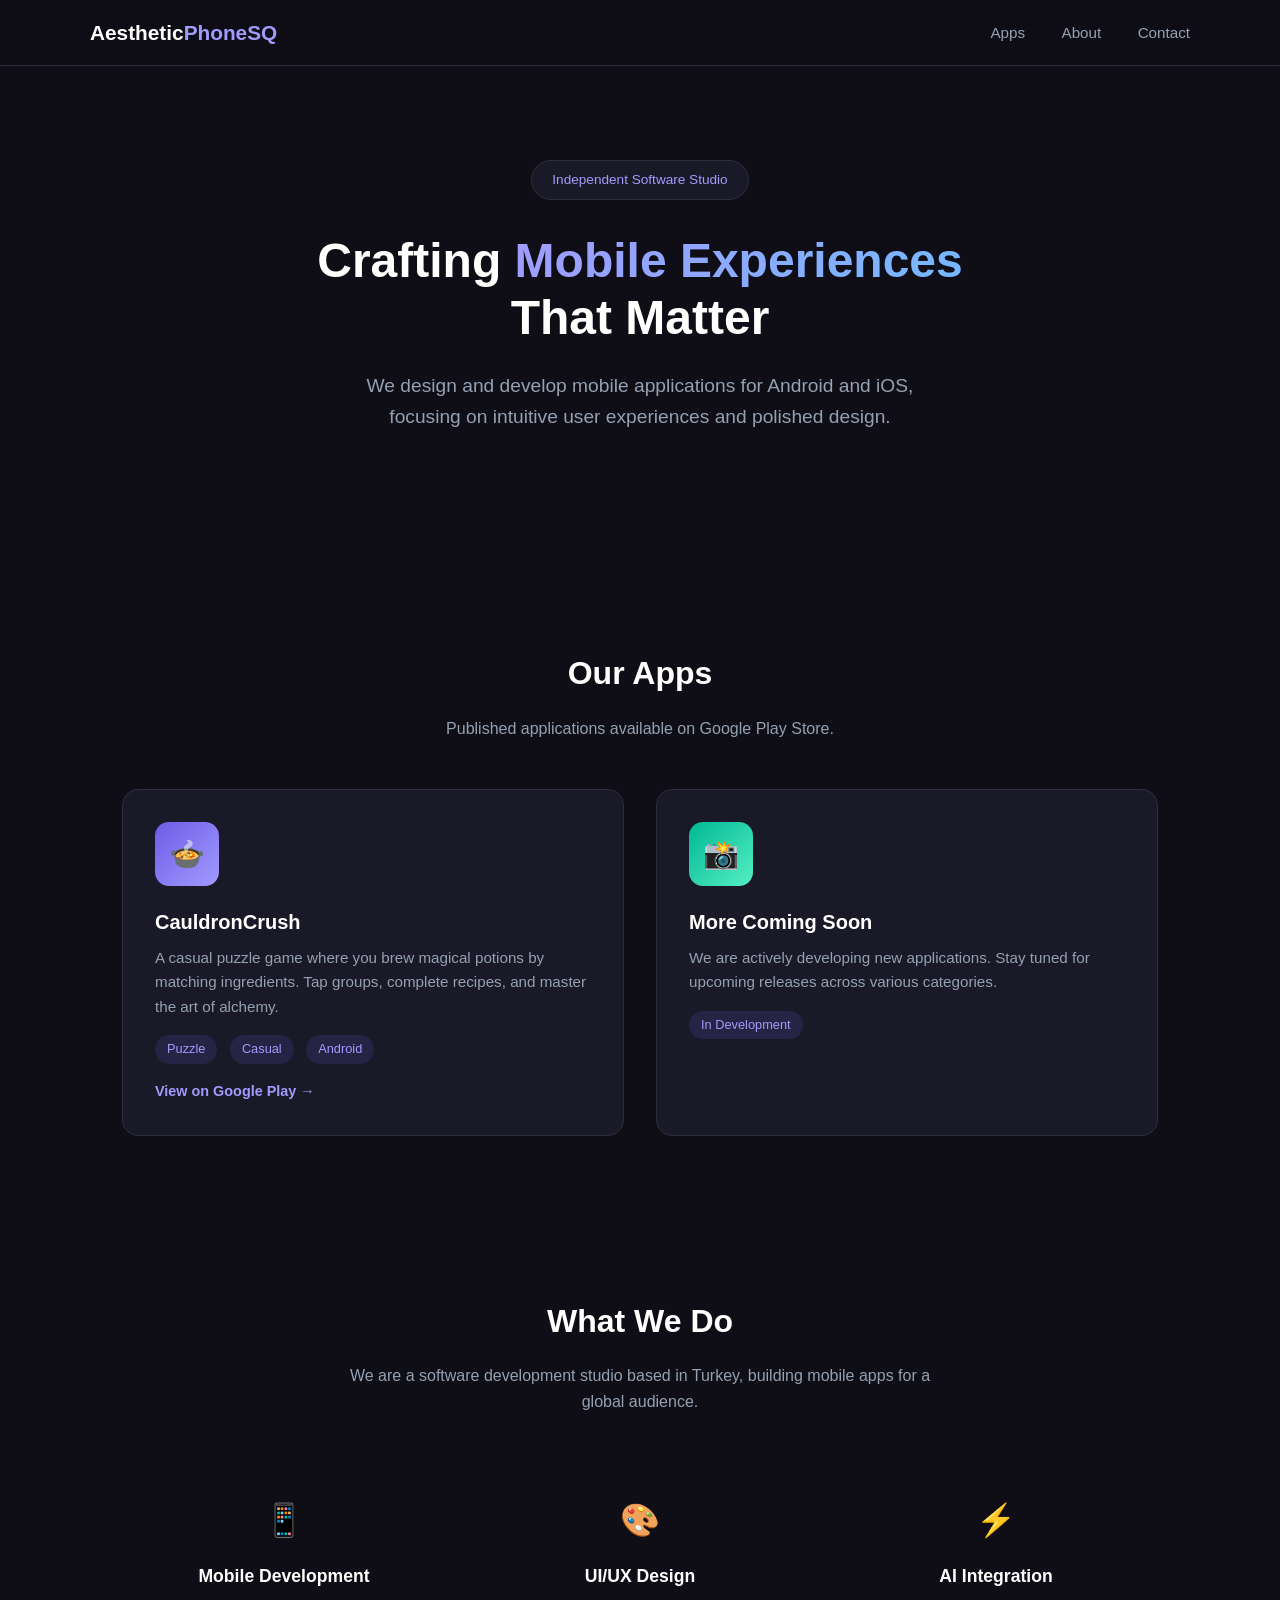
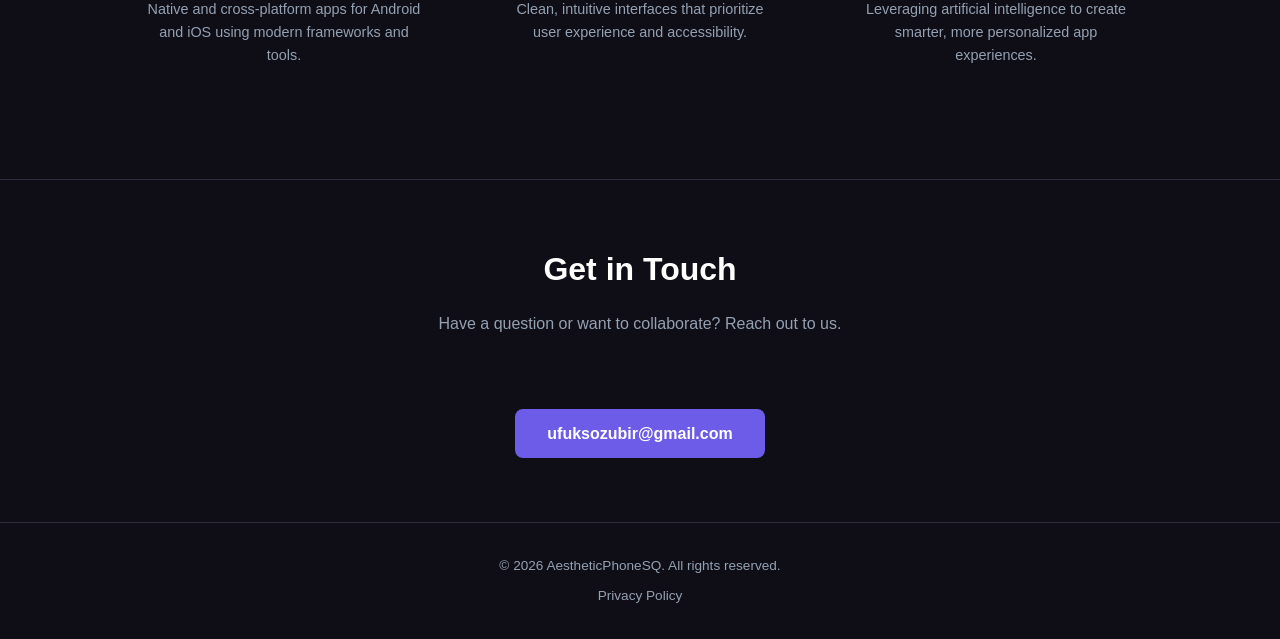
==== index.html @ 29d1c34f "Add AestheticPhoneSQ studio homepage for Google developer organization verification Co-Authored-By: " ====
<!DOCTYPE html>
<html lang="en">
<head>
    <meta charset="UTF-8">
    <meta name="viewport" content="width=device-width, initial-scale=1.0">
    <title>AestheticPhoneSQ - Mobile App Development Studio</title>
    <meta name="description" content="AestheticPhoneSQ is an independent software studio specializing in mobile application development for Android and iOS.">
    <style>
        * { margin: 0; padding: 0; box-sizing: border-box; }

        :root {
            --primary: #6c5ce7;
            --primary-dark: #5a4bd1;
            --accent: #a29bfe;
            --bg: #0f0e17;
            --bg-card: #1a1928;
            --text: #fffffe;
            --text-muted: #94a1b2;
            --border: #2e2d3d;
        }

        body {
            font-family: -apple-system, BlinkMacSystemFont, 'Segoe UI', Roboto, 'Helvetica Neue', sans-serif;
            background: var(--bg);
            color: var(--text);
            line-height: 1.6;
        }

        /* Navigation */
        nav {
            position: fixed;
            top: 0;
            width: 100%;
            background: rgba(15, 14, 23, 0.95);
            backdrop-filter: blur(10px);
            border-bottom: 1px solid var(--border);
            z-index: 100;
            padding: 1rem 2rem;
        }

        .nav-inner {
            max-width: 1100px;
            margin: 0 auto;
            display: flex;
            justify-content: space-between;
            align-items: center;
        }

        .logo {
            font-size: 1.3rem;
            font-weight: 700;
            color: var(--text);
            text-decoration: none;
        }

        .logo span { color: var(--accent); }

        .nav-links a {
            color: var(--text-muted);
            text-decoration: none;
            margin-left: 2rem;
            font-size: 0.95rem;
            transition: color 0.2s;
        }

        .nav-links a:hover { color: var(--text); }

        /* Hero */
        .hero {
            padding: 10rem 2rem 6rem;
            text-align: center;
            max-width: 800px;
            margin: 0 auto;
        }

        .hero h1 {
            font-size: 3rem;
            font-weight: 800;
            margin-bottom: 1.5rem;
            line-height: 1.2;
        }

        .hero h1 span {
            background: linear-gradient(135deg, var(--accent), #74b9ff);
            -webkit-background-clip: text;
            -webkit-text-fill-color: transparent;
            background-clip: text;
        }

        .hero p {
            font-size: 1.2rem;
            color: var(--text-muted);
            max-width: 600px;
            margin: 0 auto 2.5rem;
        }

        .badge {
            display: inline-block;
            background: var(--bg-card);
            border: 1px solid var(--border);
            border-radius: 50px;
            padding: 0.5rem 1.25rem;
            font-size: 0.85rem;
            color: var(--accent);
            margin-bottom: 2rem;
        }

        /* Section */
        section {
            max-width: 1100px;
            margin: 0 auto;
            padding: 5rem 2rem;
        }

        .section-title {
            font-size: 2rem;
            font-weight: 700;
            margin-bottom: 1rem;
            text-align: center;
        }

        .section-subtitle {
            color: var(--text-muted);
            text-align: center;
            max-width: 600px;
            margin: 0 auto 3rem;
        }

        /* Apps Grid */
        .apps-grid {
            display: grid;
            grid-template-columns: repeat(auto-fit, minmax(320px, 1fr));
            gap: 2rem;
        }

        .app-card {
            background: var(--bg-card);
            border: 1px solid var(--border);
            border-radius: 16px;
            padding: 2rem;
            transition: transform 0.2s, border-color 0.2s;
        }

        .app-card:hover {
            transform: translateY(-4px);
            border-color: var(--accent);
        }

        .app-icon {
            width: 64px;
            height: 64px;
            border-radius: 14px;
            display: flex;
            align-items: center;
            justify-content: center;
            font-size: 1.8rem;
            margin-bottom: 1.25rem;
        }

        .app-card h3 {
            font-size: 1.25rem;
            margin-bottom: 0.5rem;
        }

        .app-card p {
            color: var(--text-muted);
            font-size: 0.95rem;
            margin-bottom: 1rem;
        }

        .app-tag {
            display: inline-block;
            background: rgba(108, 92, 231, 0.15);
            color: var(--accent);
            padding: 0.25rem 0.75rem;
            border-radius: 20px;
            font-size: 0.8rem;
            margin-right: 0.5rem;
        }

        .app-store-link {
            display: inline-block;
            margin-top: 1rem;
            color: var(--accent);
            text-decoration: none;
            font-size: 0.9rem;
            font-weight: 600;
        }

        .app-store-link:hover { text-decoration: underline; }

        /* About */
        .about-grid {
            display: grid;
            grid-template-columns: repeat(auto-fit, minmax(250px, 1fr));
            gap: 2rem;
        }

        .about-item {
            text-align: center;
            padding: 2rem 1.5rem;
        }

        .about-icon {
            font-size: 2rem;
            margin-bottom: 1rem;
        }

        .about-item h3 {
            font-size: 1.1rem;
            margin-bottom: 0.5rem;
        }

        .about-item p {
            color: var(--text-muted);
            font-size: 0.9rem;
        }

        /* Contact */
        .contact {
            text-align: center;
            padding: 4rem 2rem;
            border-top: 1px solid var(--border);
        }

        .contact-email {
            display: inline-block;
            margin-top: 1.5rem;
            padding: 0.75rem 2rem;
            background: var(--primary);
            color: var(--text);
            text-decoration: none;
            border-radius: 8px;
            font-weight: 600;
            transition: background 0.2s;
        }

        .contact-email:hover { background: var(--primary-dark); }

        /* Footer */
        footer {
            text-align: center;
            padding: 2rem;
            color: var(--text-muted);
            font-size: 0.85rem;
            border-top: 1px solid var(--border);
        }

        footer a {
            color: var(--text-muted);
            text-decoration: none;
        }

        footer a:hover { color: var(--text); }

        /* Responsive */
        @media (max-width: 640px) {
            .hero h1 { font-size: 2rem; }
            .hero { padding: 8rem 1.5rem 4rem; }
            .nav-links a { margin-left: 1rem; font-size: 0.85rem; }
            .logo { font-size: 1.1rem; }
            section { padding: 3rem 1.5rem; }
        }
    </style>
</head>
<body>

    <nav>
        <div class="nav-inner">
            <a href="#" class="logo">Aesthetic<span>PhoneSQ</span></a>
            <div class="nav-links">
                <a href="#apps">Apps</a>
                <a href="#about">About</a>
                <a href="#contact">Contact</a>
            </div>
        </div>
    </nav>

    <div class="hero">
        <div class="badge">Independent Software Studio</div>
        <h1>Crafting <span>Mobile Experiences</span> That Matter</h1>
        <p>We design and develop mobile applications for Android and iOS, focusing on intuitive user experiences and polished design.</p>
    </div>

    <section id="apps">
        <h2 class="section-title">Our Apps</h2>
        <p class="section-subtitle">Published applications available on Google Play Store.</p>

        <div class="apps-grid">
            <div class="app-card">
                <div class="app-icon" style="background: linear-gradient(135deg, #6c5ce7, #a29bfe);">&#127858;</div>
                <h3>CauldronCrush</h3>
                <p>A casual puzzle game where you brew magical potions by matching ingredients. Tap groups, complete recipes, and master the art of alchemy.</p>
                <div>
                    <span class="app-tag">Puzzle</span>
                    <span class="app-tag">Casual</span>
                    <span class="app-tag">Android</span>
                </div>
                <a href="https://play.google.com/store/apps/details?id=com.aestheticphonesq.brewburst" class="app-store-link" target="_blank" rel="noopener">View on Google Play &rarr;</a>
            </div>

            <div class="app-card">
                <div class="app-icon" style="background: linear-gradient(135deg, #00b894, #55efc4);">&#128248;</div>
                <h3>More Coming Soon</h3>
                <p>We are actively developing new applications. Stay tuned for upcoming releases across various categories.</p>
                <div>
                    <span class="app-tag">In Development</span>
                </div>
            </div>
        </div>
    </section>

    <section id="about">
        <h2 class="section-title">What We Do</h2>
        <p class="section-subtitle">We are a software development studio based in Turkey, building mobile apps for a global audience.</p>

        <div class="about-grid">
            <div class="about-item">
                <div class="about-icon">&#128241;</div>
                <h3>Mobile Development</h3>
                <p>Native and cross-platform apps for Android and iOS using modern frameworks and tools.</p>
            </div>
            <div class="about-item">
                <div class="about-icon">&#127912;</div>
                <h3>UI/UX Design</h3>
                <p>Clean, intuitive interfaces that prioritize user experience and accessibility.</p>
            </div>
            <div class="about-item">
                <div class="about-icon">&#9889;</div>
                <h3>AI Integration</h3>
                <p>Leveraging artificial intelligence to create smarter, more personalized app experiences.</p>
            </div>
        </div>
    </section>

    <div class="contact" id="contact">
        <h2 class="section-title">Get in Touch</h2>
        <p class="section-subtitle">Have a question or want to collaborate? Reach out to us.</p>
        <a href="mailto:ufuksozubir@gmail.com" class="contact-email">ufuksozubir@gmail.com</a>
    </div>

    <footer>
        <p>&copy; 2026 AestheticPhoneSQ. All rights reserved.</p>
        <p style="margin-top: 0.5rem;">
            <a href="privacy-policy.html">Privacy Policy</a>
        </p>
    </footer>

</body>
</html>
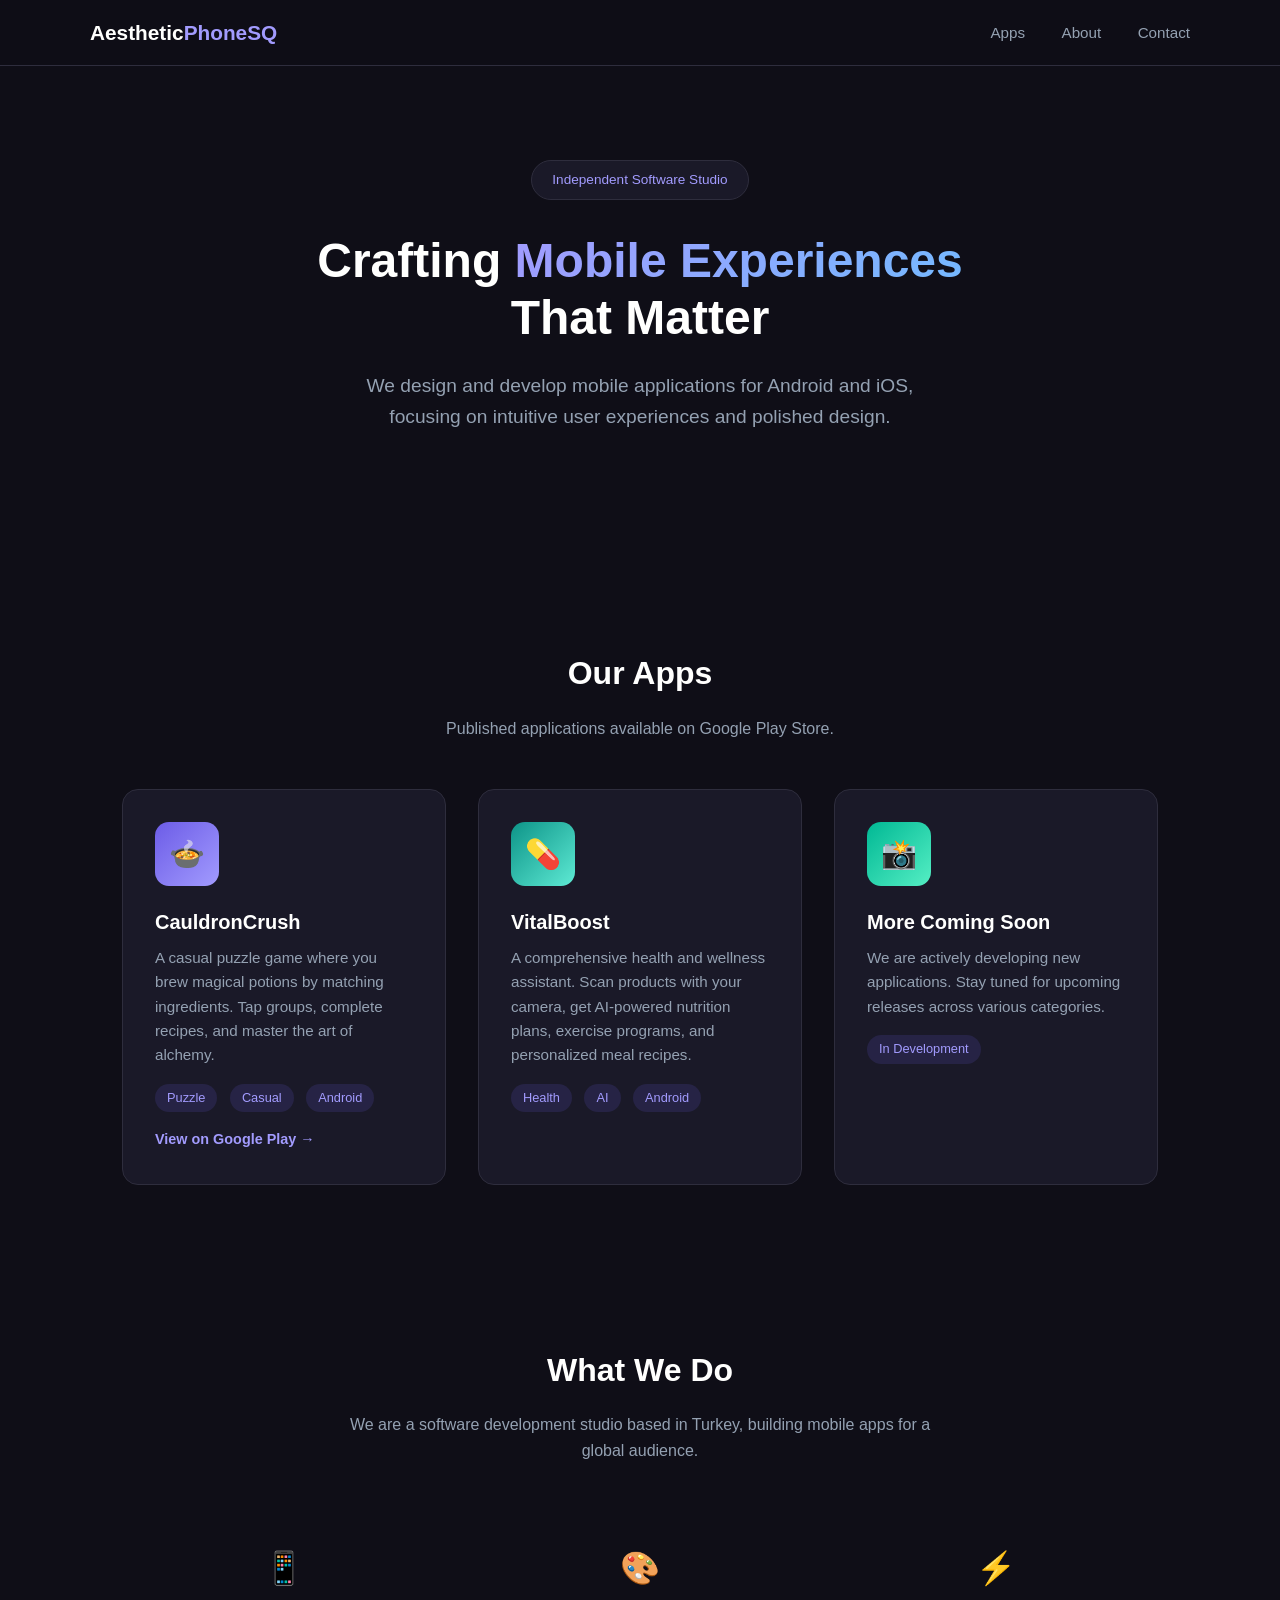
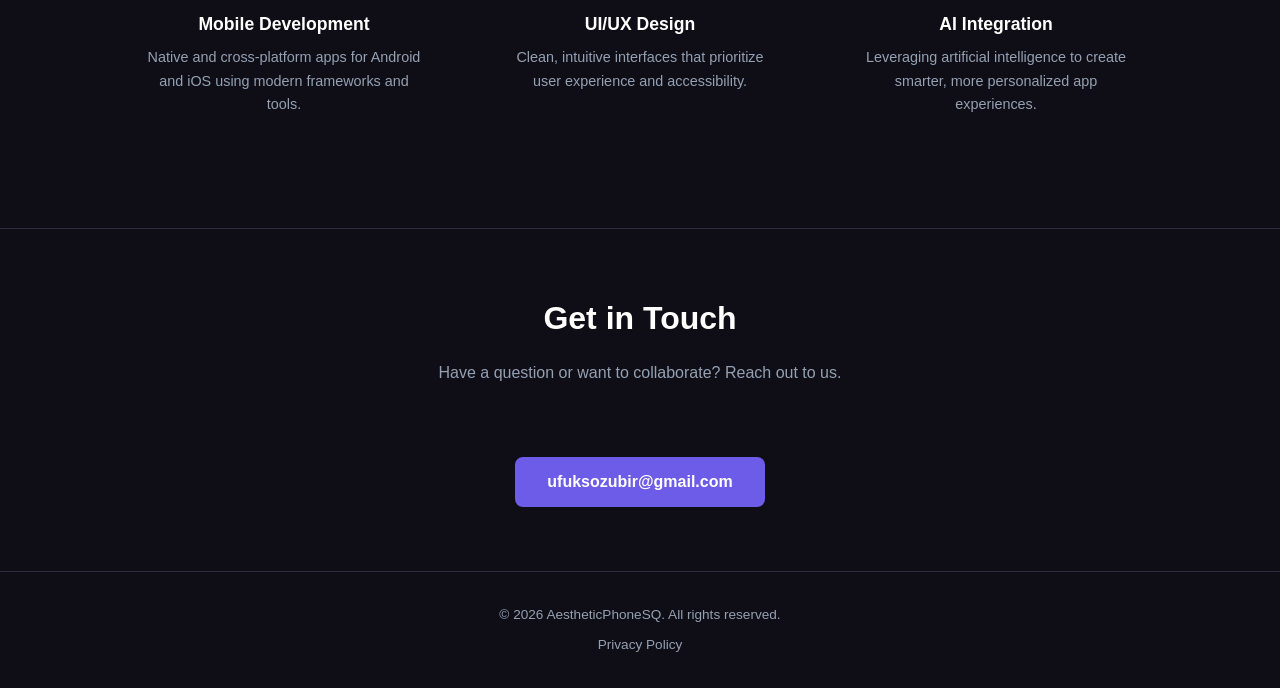
==== commit 8748db5a: "Add VitalBoost to apps section Co-Authored-By: Claude Opus 4.6 (1M context) <noreply@anthropic.com>" ====
--- a/index.html
+++ b/index.html
@@ -300,6 +300,17 @@
             </div>
 
             <div class="app-card">
+                <div class="app-icon" style="background: linear-gradient(135deg, #0d9488, #5eead4);">&#128138;</div>
+                <h3>VitalBoost</h3>
+                <p>A comprehensive health and wellness assistant. Scan products with your camera, get AI-powered nutrition plans, exercise programs, and personalized meal recipes.</p>
+                <div>
+                    <span class="app-tag">Health</span>
+                    <span class="app-tag">AI</span>
+                    <span class="app-tag">Android</span>
+                </div>
+            </div>
+
+            <div class="app-card">
                 <div class="app-icon" style="background: linear-gradient(135deg, #00b894, #55efc4);">&#128248;</div>
                 <h3>More Coming Soon</h3>
                 <p>We are actively developing new applications. Stay tuned for upcoming releases across various categories.</p>
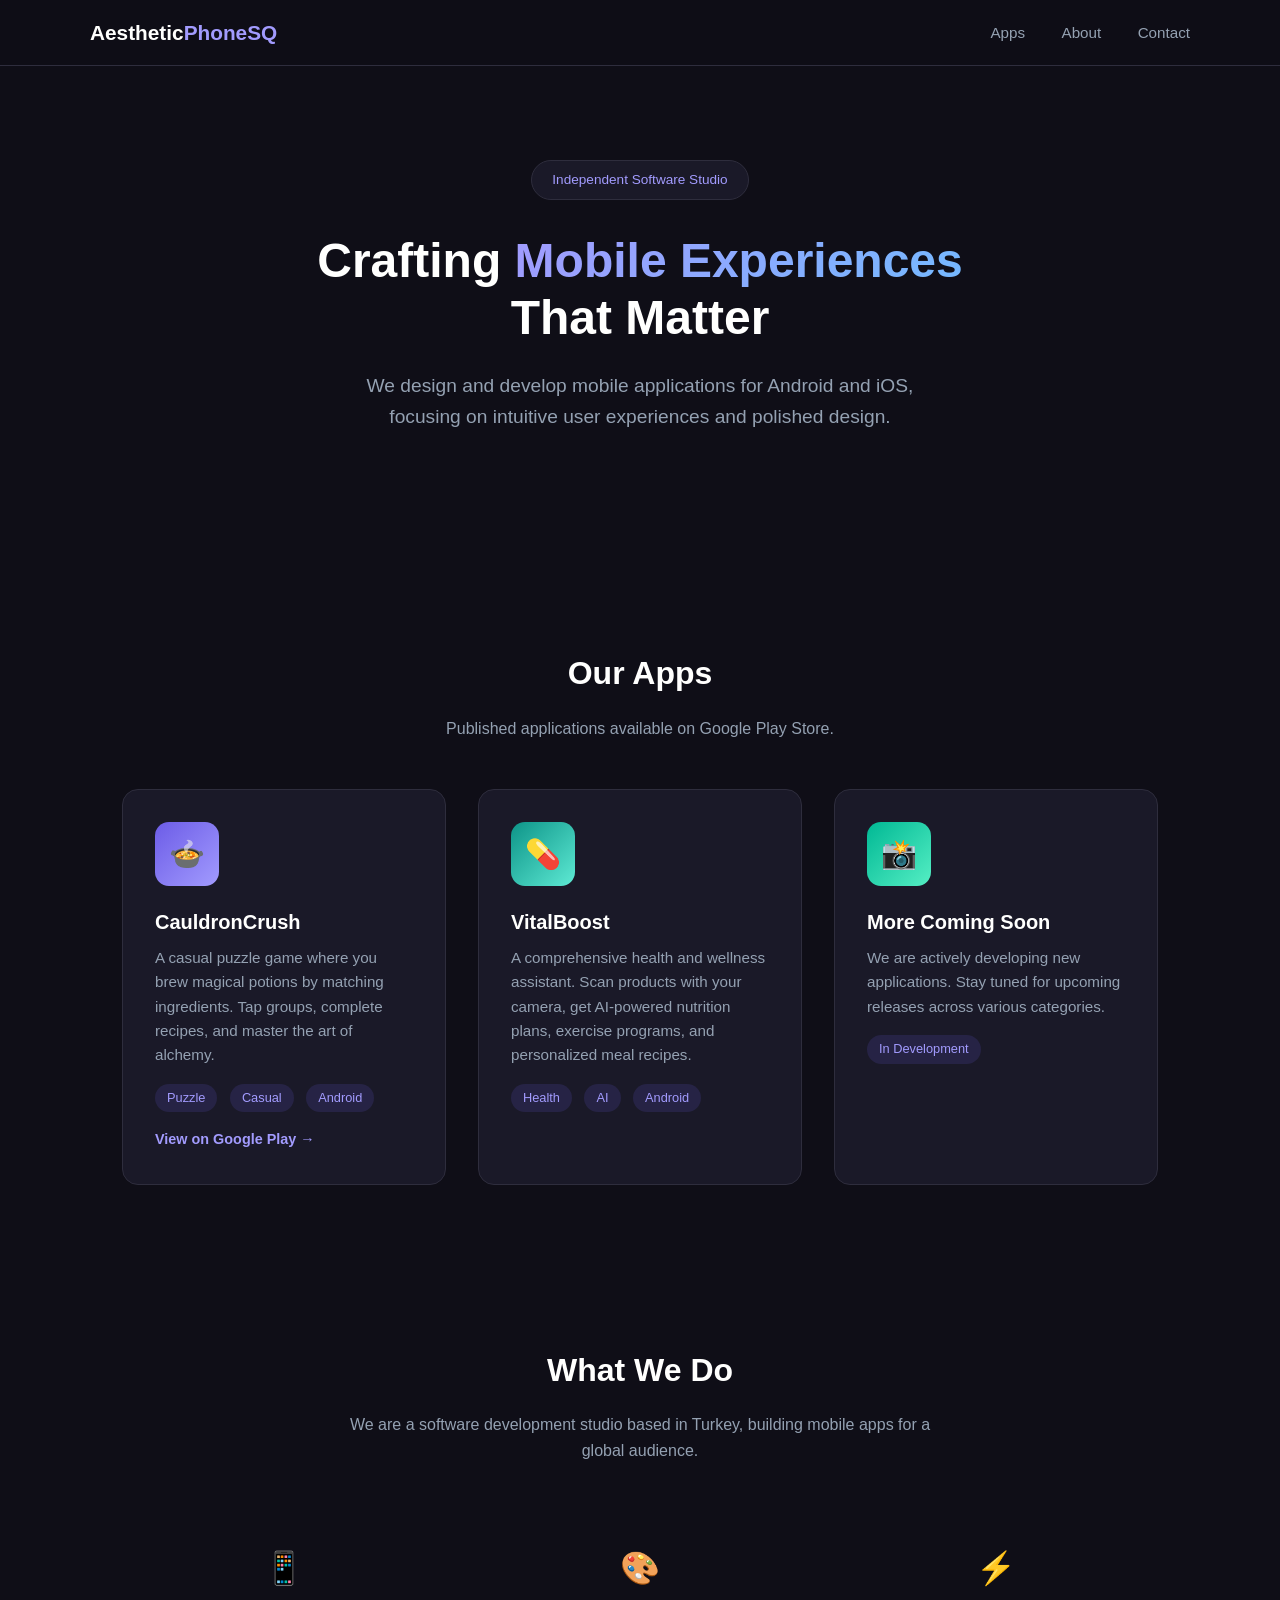
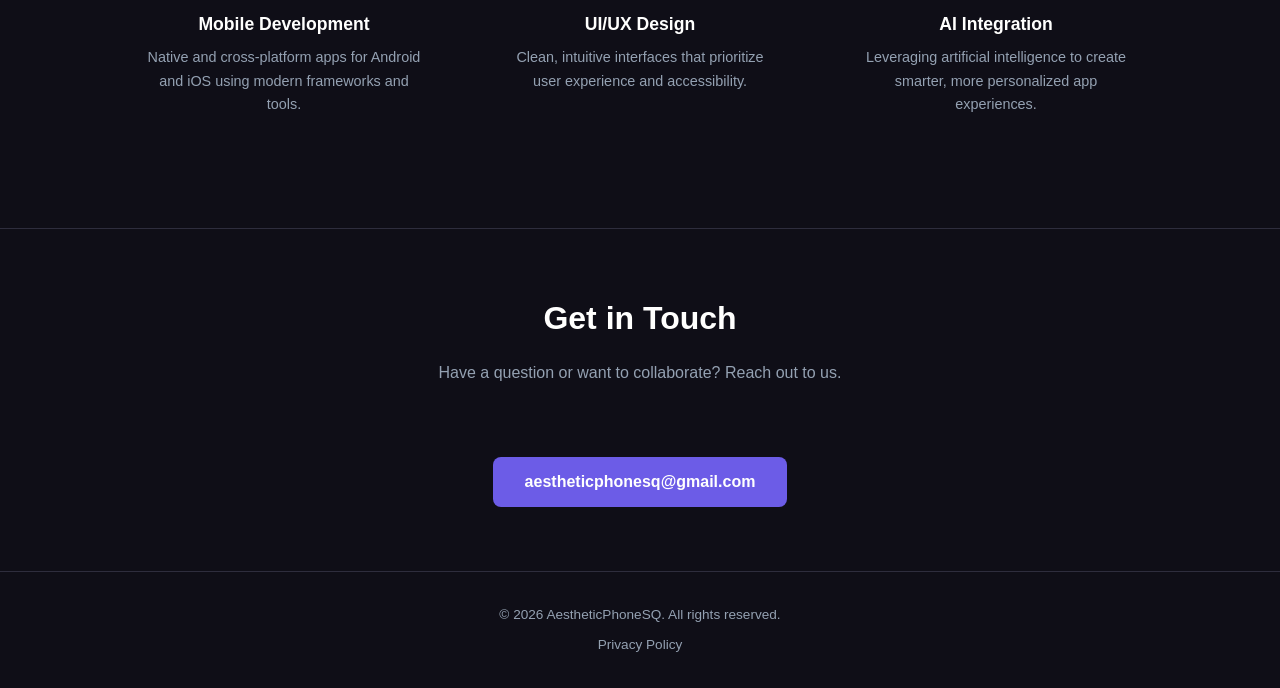
==== commit 194d8c48: "Update contact email to aestheticphonesq@gmail.com Co-Authored-By: Claude Opus 4.6 (1M context) <nor" ====
--- a/index.html
+++ b/index.html
@@ -347,7 +347,7 @@
     <div class="contact" id="contact">
         <h2 class="section-title">Get in Touch</h2>
         <p class="section-subtitle">Have a question or want to collaborate? Reach out to us.</p>
-        <a href="mailto:ufuksozubir@gmail.com" class="contact-email">ufuksozubir@gmail.com</a>
+        <a href="mailto:aestheticphonesq@gmail.com" class="contact-email">aestheticphonesq@gmail.com</a>
     </div>
 
     <footer>
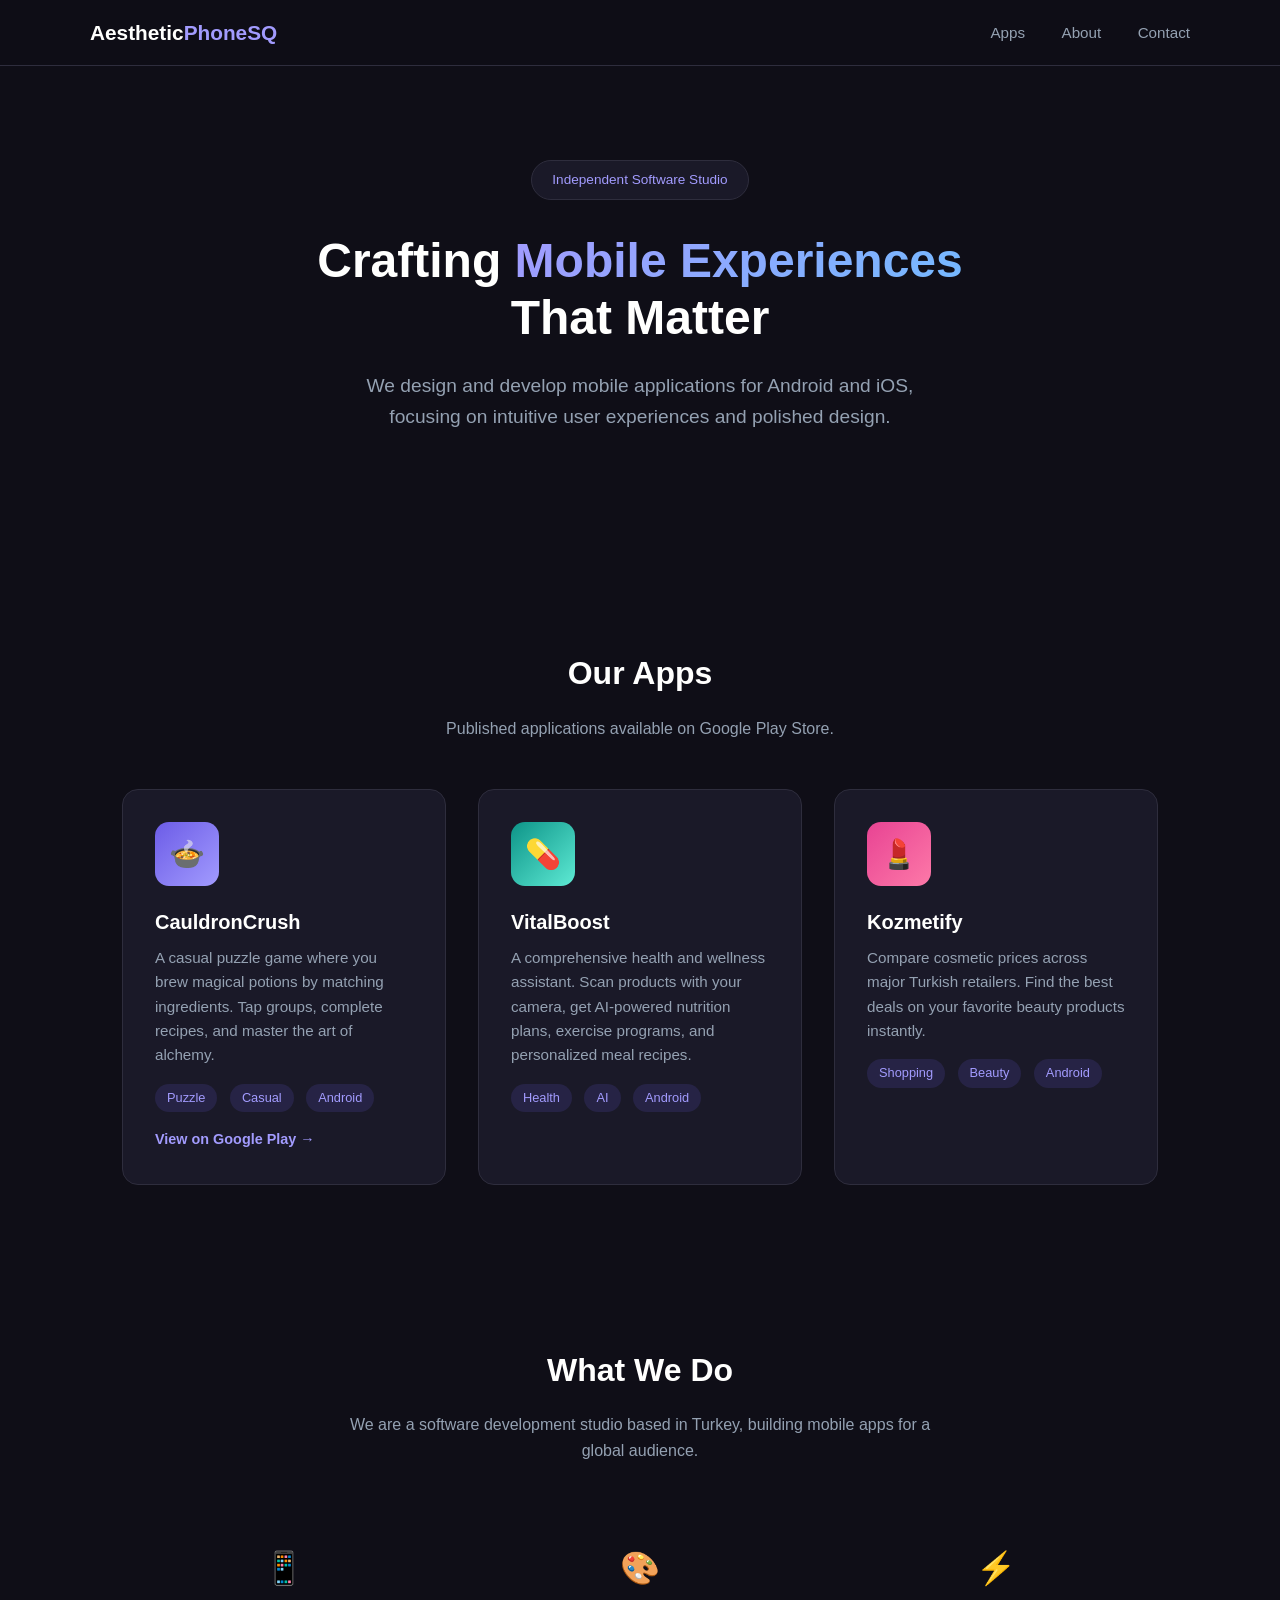
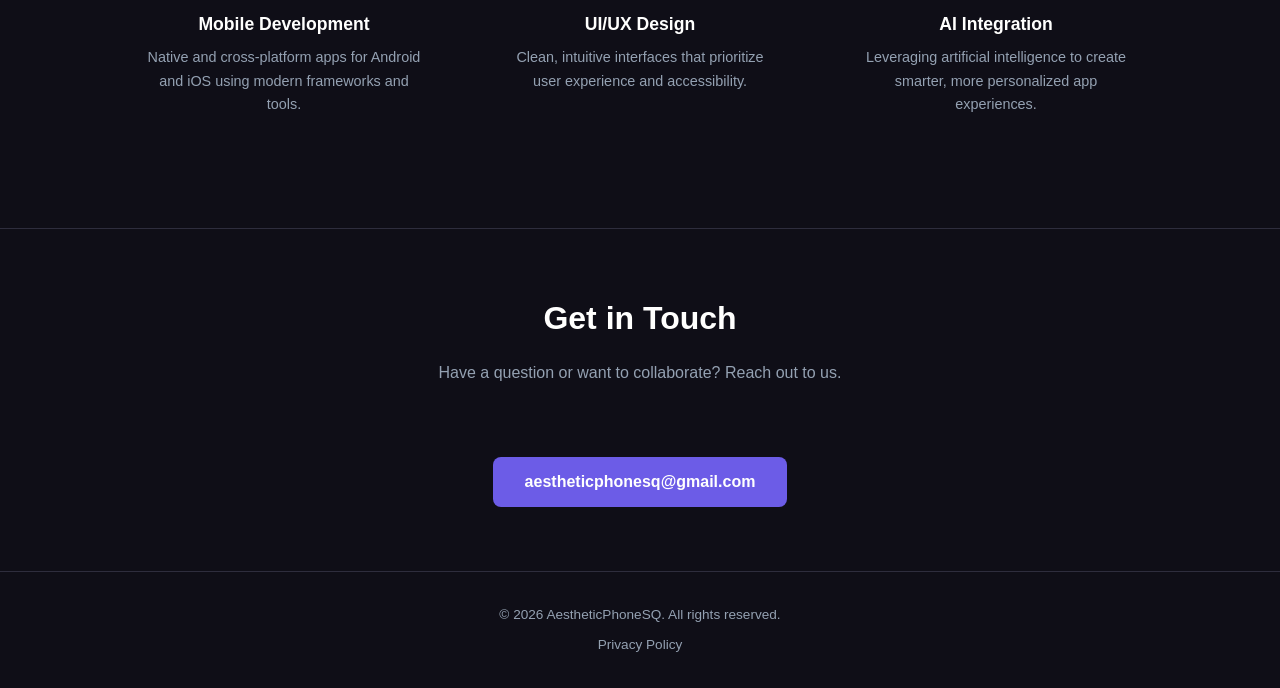
==== commit d8ace452: "Add Kozmetify app listing to homepage Replace "More Coming Soon" placeholder with Kozmetify cosmetic" ====
--- a/index.html
+++ b/index.html
@@ -311,11 +311,13 @@
             </div>
 
             <div class="app-card">
-                <div class="app-icon" style="background: linear-gradient(135deg, #00b894, #55efc4);">&#128248;</div>
-                <h3>More Coming Soon</h3>
-                <p>We are actively developing new applications. Stay tuned for upcoming releases across various categories.</p>
+                <div class="app-icon" style="background: linear-gradient(135deg, #e84393, #fd79a8);">&#128132;</div>
+                <h3>Kozmetify</h3>
+                <p>Compare cosmetic prices across major Turkish retailers. Find the best deals on your favorite beauty products instantly.</p>
                 <div>
-                    <span class="app-tag">In Development</span>
+                    <span class="app-tag">Shopping</span>
+                    <span class="app-tag">Beauty</span>
+                    <span class="app-tag">Android</span>
                 </div>
             </div>
         </div>
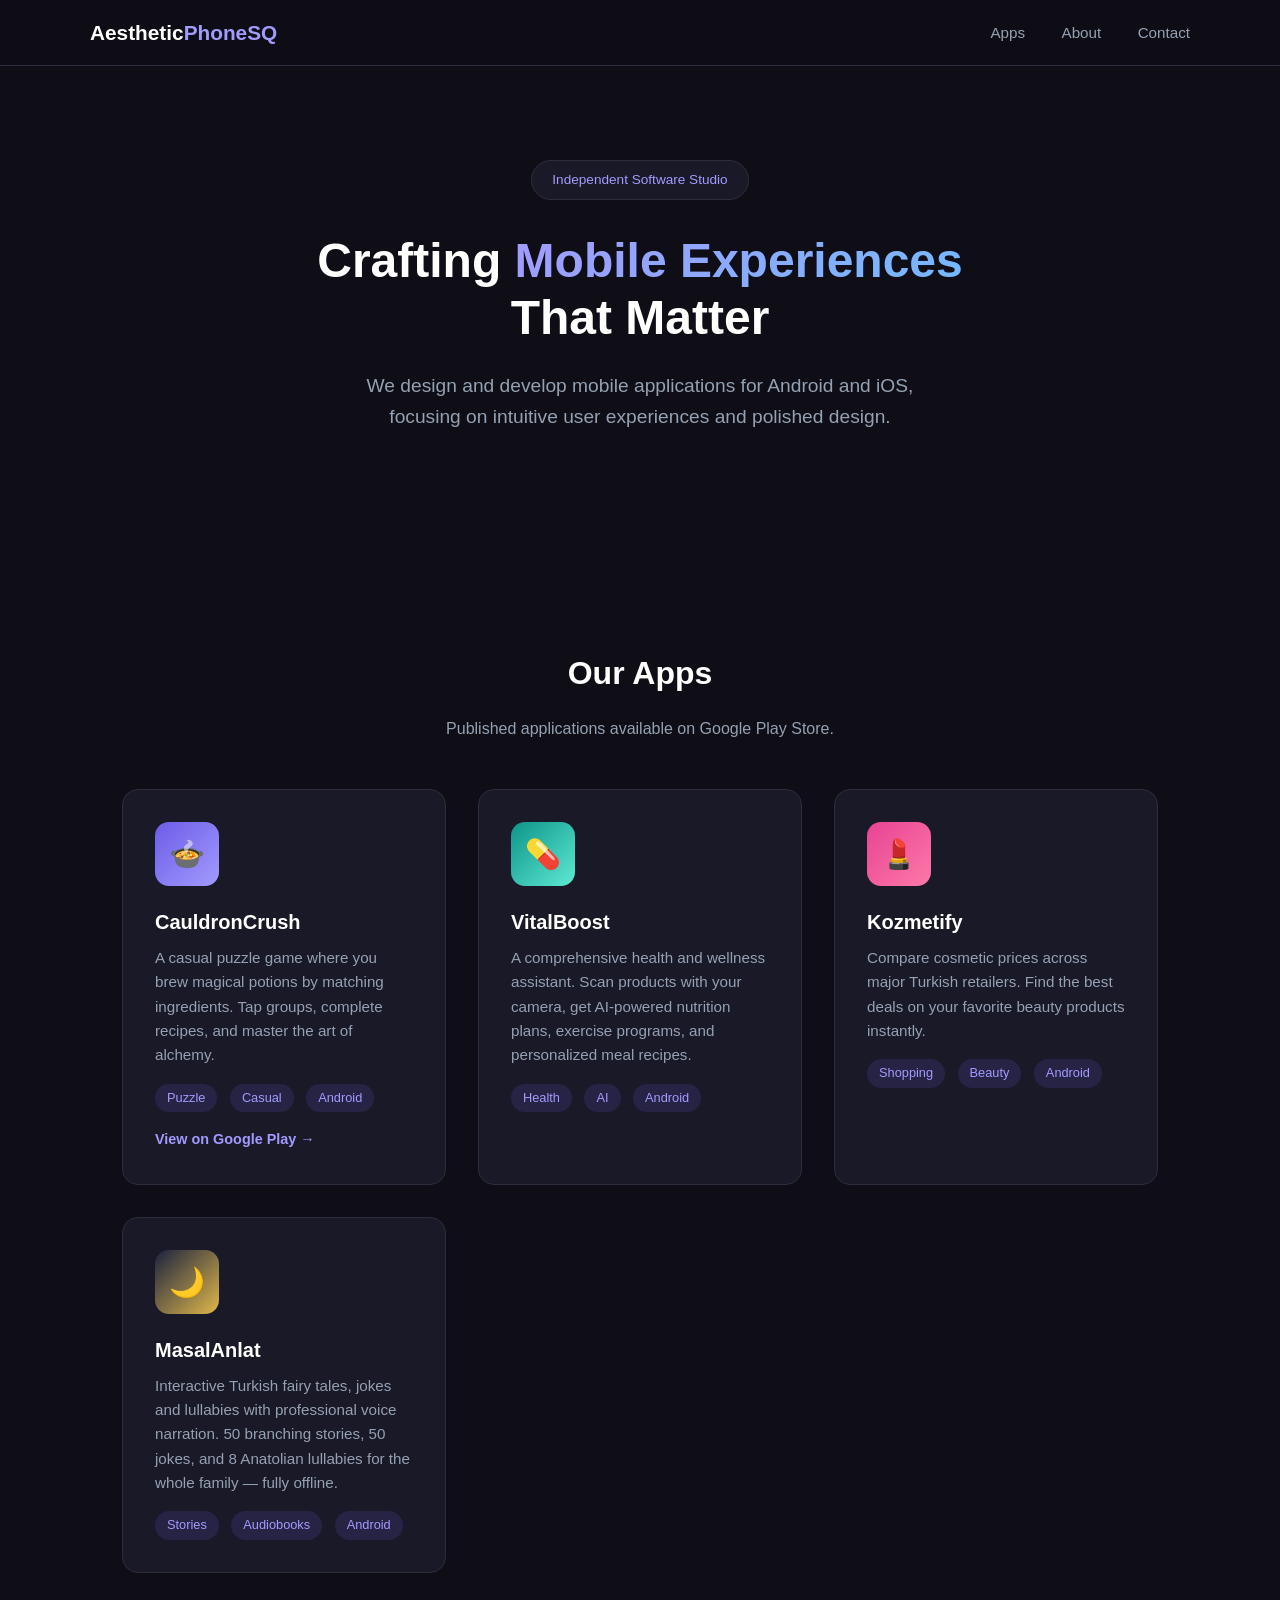
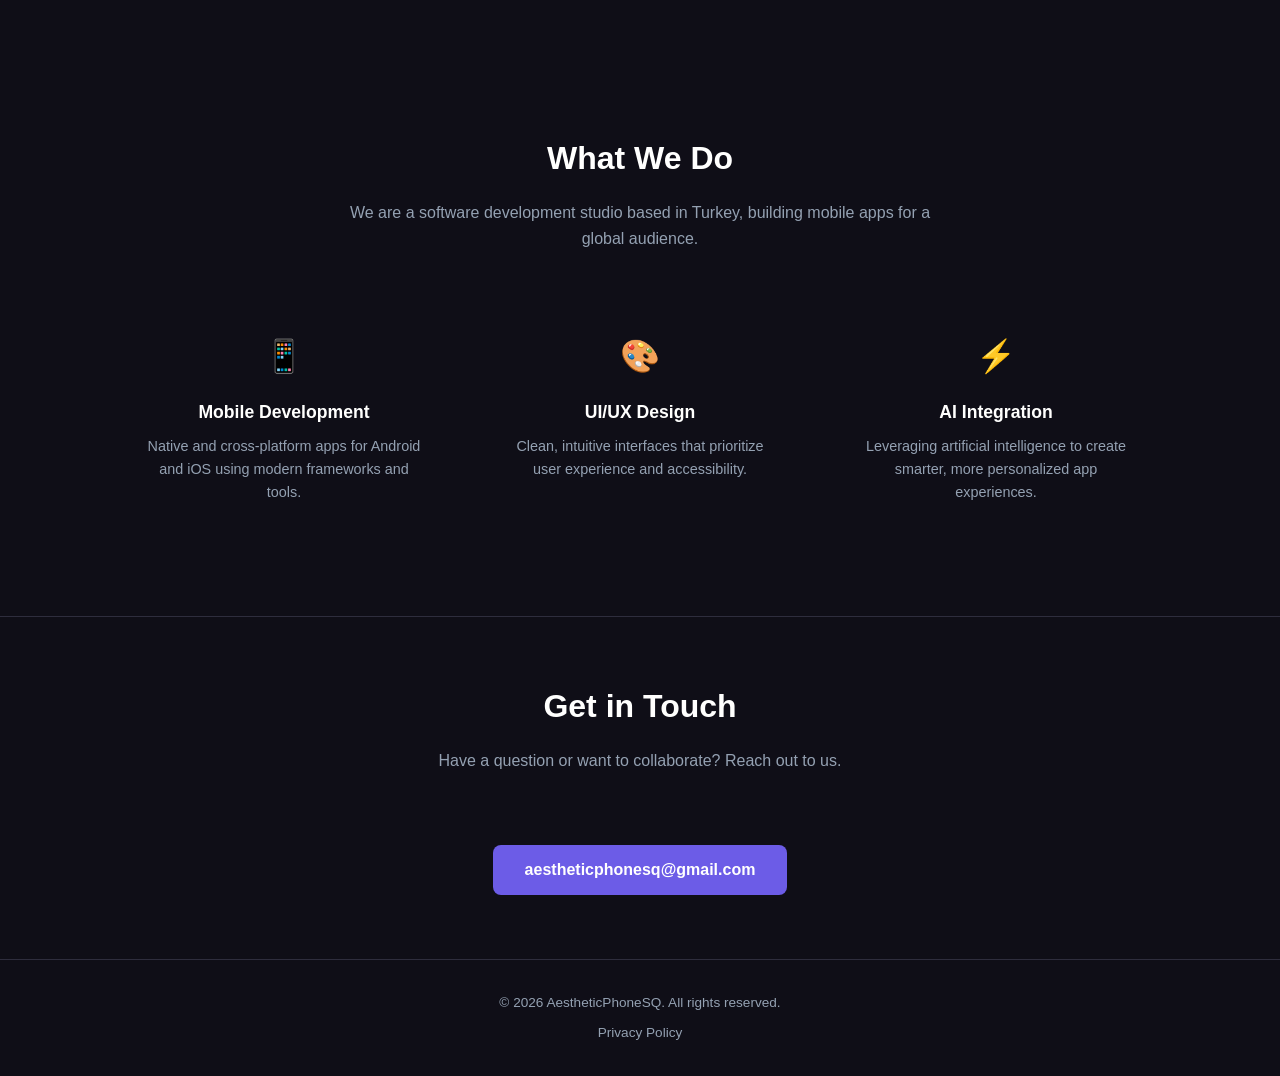
==== commit 59e0142d: "Add MasalAnlat card to Our Apps section" ====
--- a/index.html
+++ b/index.html
@@ -320,6 +320,17 @@
                     <span class="app-tag">Android</span>
                 </div>
             </div>
+
+            <div class="app-card">
+                <div class="app-icon" style="background: linear-gradient(135deg, #1B2240, #e0b84a);">&#127769;</div>
+                <h3>MasalAnlat</h3>
+                <p>Interactive Turkish fairy tales, jokes and lullabies with professional voice narration. 50 branching stories, 50 jokes, and 8 Anatolian lullabies for the whole family — fully offline.</p>
+                <div>
+                    <span class="app-tag">Stories</span>
+                    <span class="app-tag">Audiobooks</span>
+                    <span class="app-tag">Android</span>
+                </div>
+            </div>
         </div>
     </section>
 
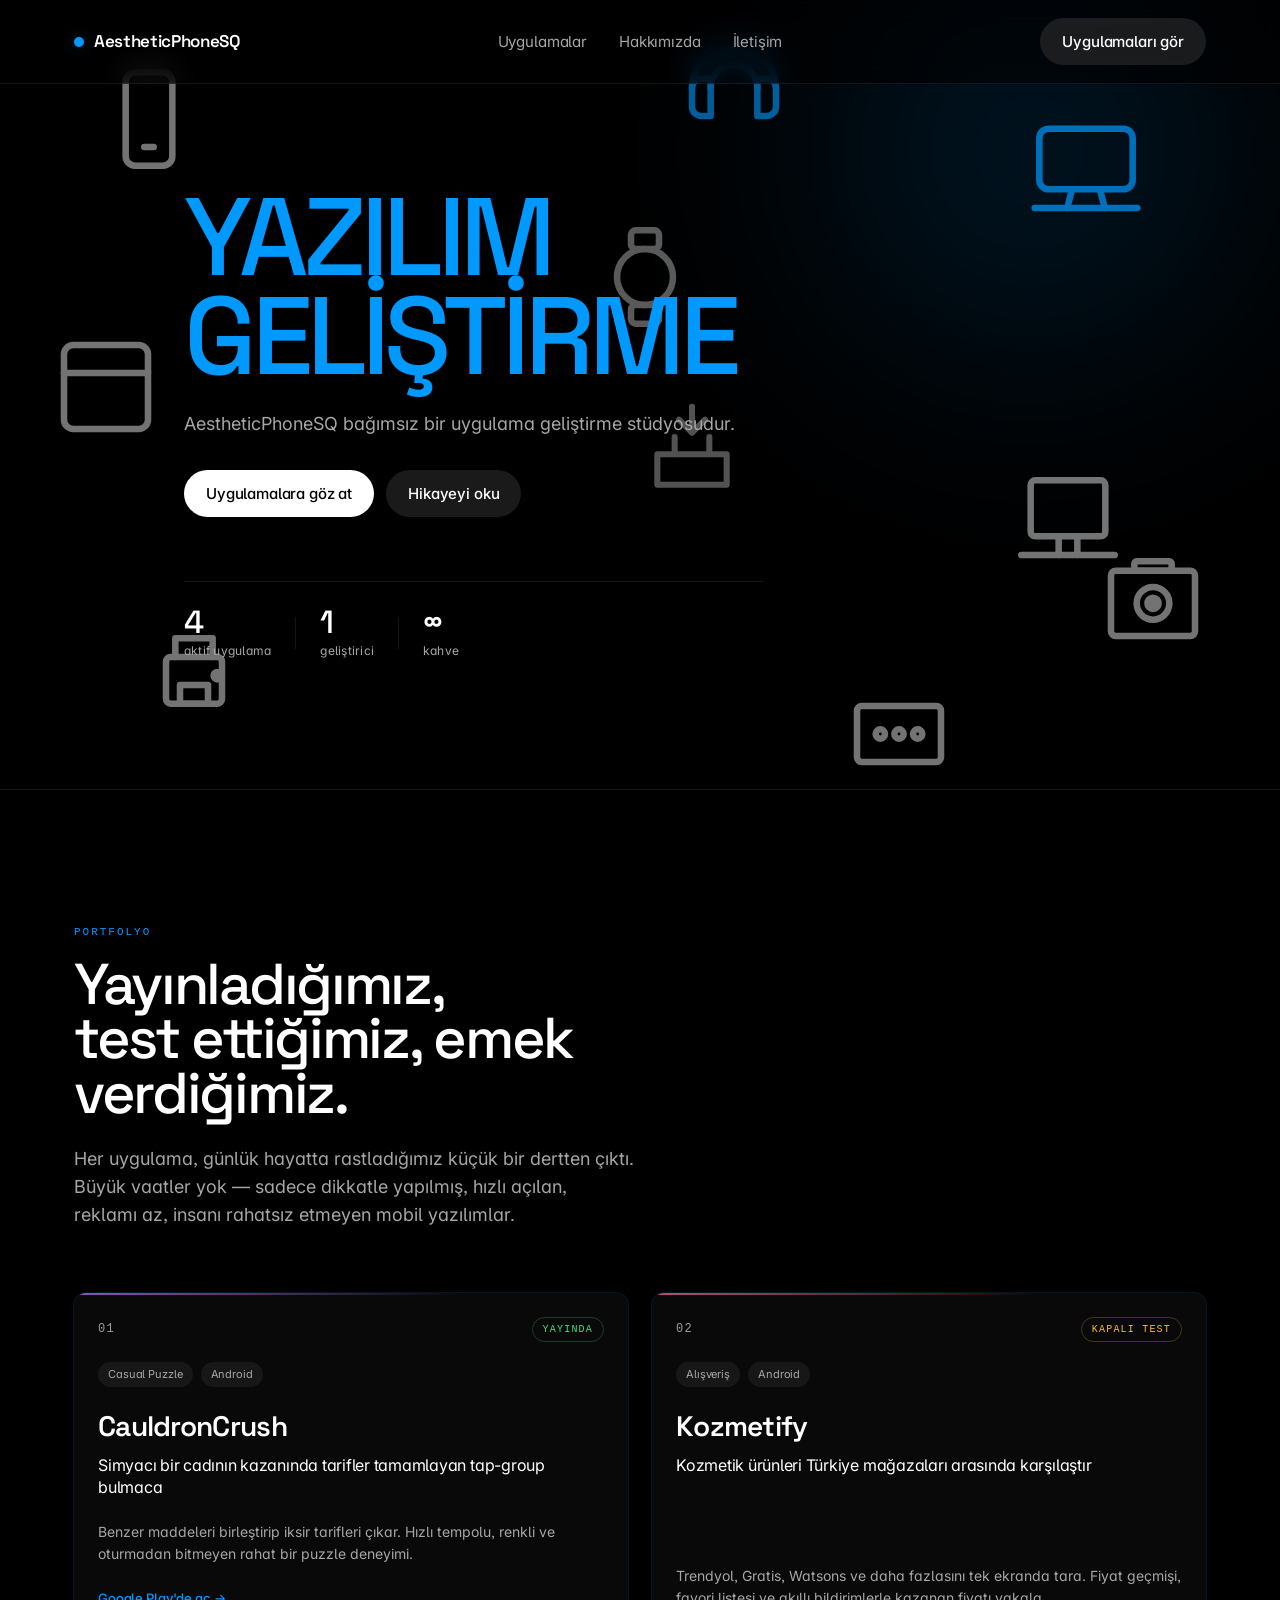
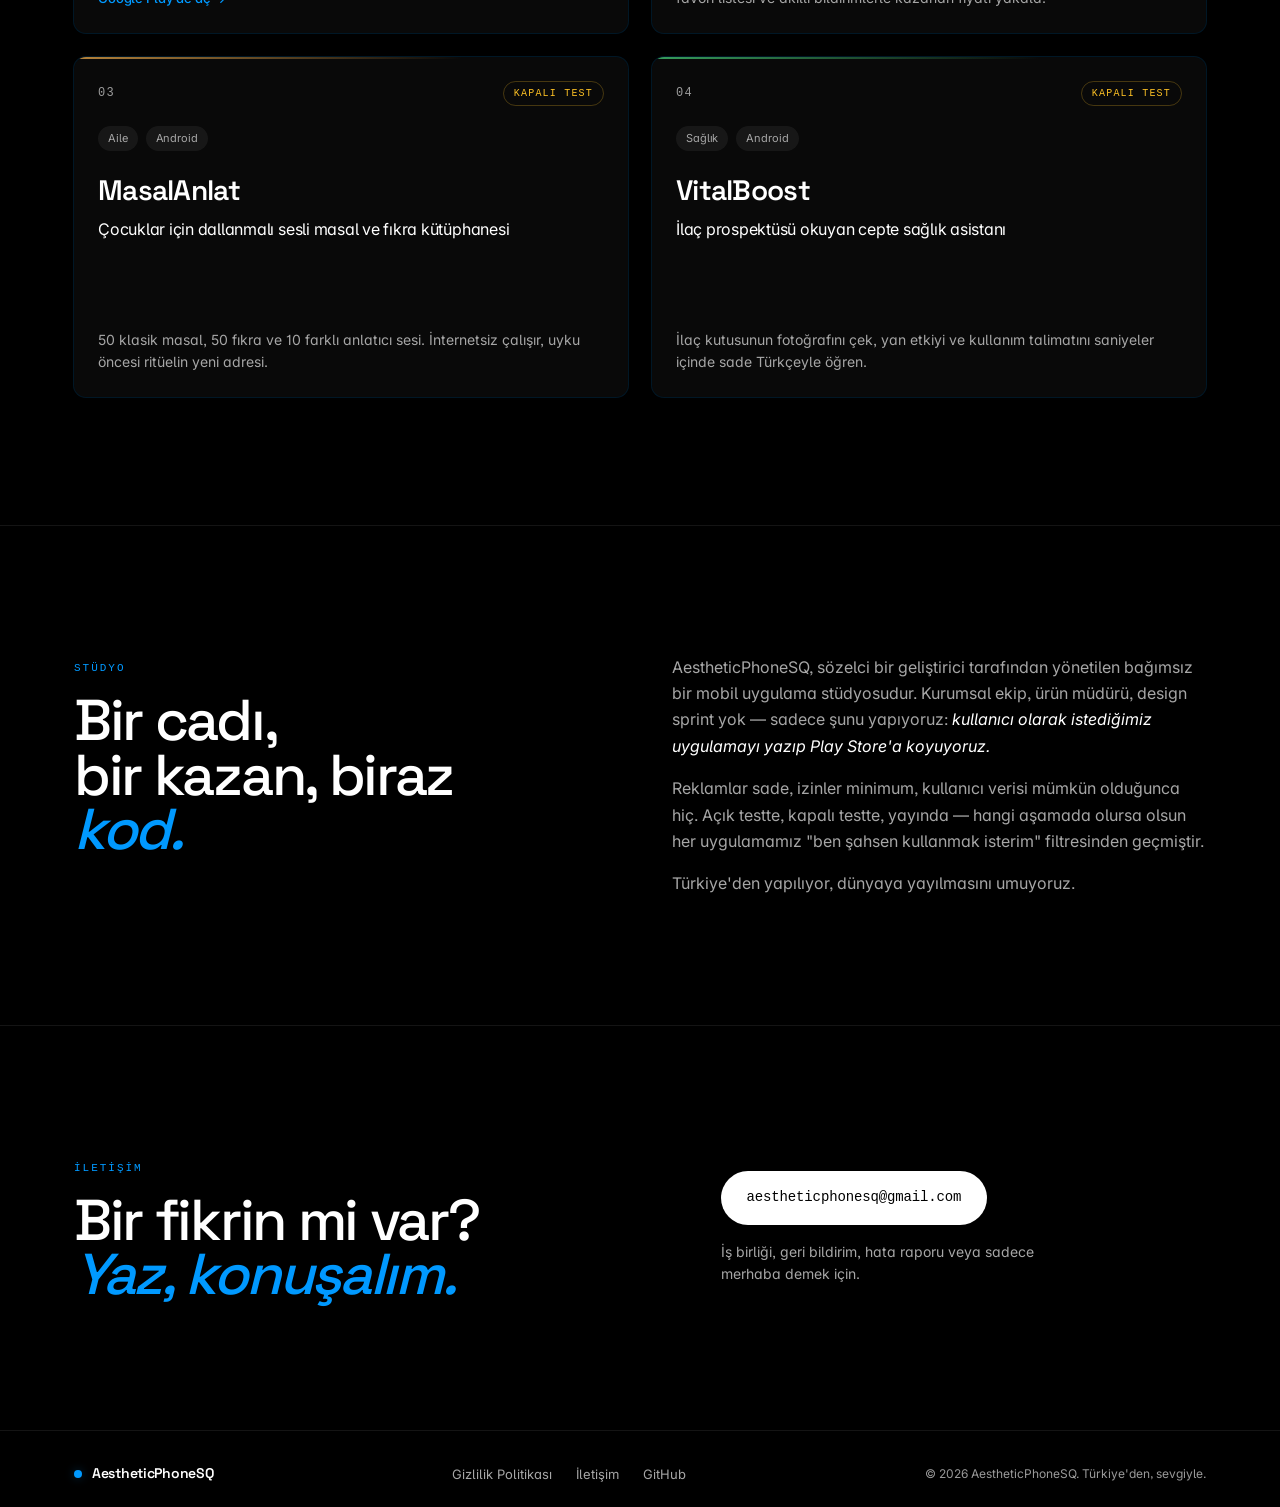
==== commit 72968e3a: "Redesign site with Astro + Framer-inspired dark theme Complete rewrite of the site using Astro stati" ====
--- a/index.html
+++ b/index.html
@@ -1,374 +1,30 @@
-<!DOCTYPE html>
-<html lang="en">
-<head>
-    <meta charset="UTF-8">
-    <meta name="viewport" content="width=device-width, initial-scale=1.0">
-    <title>AestheticPhoneSQ - Mobile App Development Studio</title>
-    <meta name="description" content="AestheticPhoneSQ is an independent software studio specializing in mobile application development for Android and iOS.">
-    <style>
-        * { margin: 0; padding: 0; box-sizing: border-box; }
-
-        :root {
-            --primary: #6c5ce7;
-            --primary-dark: #5a4bd1;
-            --accent: #a29bfe;
-            --bg: #0f0e17;
-            --bg-card: #1a1928;
-            --text: #fffffe;
-            --text-muted: #94a1b2;
-            --border: #2e2d3d;
-        }
-
-        body {
-            font-family: -apple-system, BlinkMacSystemFont, 'Segoe UI', Roboto, 'Helvetica Neue', sans-serif;
-            background: var(--bg);
-            color: var(--text);
-            line-height: 1.6;
-        }
-
-        /* Navigation */
-        nav {
-            position: fixed;
-            top: 0;
-            width: 100%;
-            background: rgba(15, 14, 23, 0.95);
-            backdrop-filter: blur(10px);
-            border-bottom: 1px solid var(--border);
-            z-index: 100;
-            padding: 1rem 2rem;
-        }
-
-        .nav-inner {
-            max-width: 1100px;
-            margin: 0 auto;
-            display: flex;
-            justify-content: space-between;
-            align-items: center;
-        }
-
-        .logo {
-            font-size: 1.3rem;
-            font-weight: 700;
-            color: var(--text);
-            text-decoration: none;
-        }
-
-        .logo span { color: var(--accent); }
-
-        .nav-links a {
-            color: var(--text-muted);
-            text-decoration: none;
-            margin-left: 2rem;
-            font-size: 0.95rem;
-            transition: color 0.2s;
-        }
-
-        .nav-links a:hover { color: var(--text); }
-
-        /* Hero */
-        .hero {
-            padding: 10rem 2rem 6rem;
-            text-align: center;
-            max-width: 800px;
-            margin: 0 auto;
-        }
-
-        .hero h1 {
-            font-size: 3rem;
-            font-weight: 800;
-            margin-bottom: 1.5rem;
-            line-height: 1.2;
-        }
-
-        .hero h1 span {
-            background: linear-gradient(135deg, var(--accent), #74b9ff);
-            -webkit-background-clip: text;
-            -webkit-text-fill-color: transparent;
-            background-clip: text;
-        }
-
-        .hero p {
-            font-size: 1.2rem;
-            color: var(--text-muted);
-            max-width: 600px;
-            margin: 0 auto 2.5rem;
-        }
-
-        .badge {
-            display: inline-block;
-            background: var(--bg-card);
-            border: 1px solid var(--border);
-            border-radius: 50px;
-            padding: 0.5rem 1.25rem;
-            font-size: 0.85rem;
-            color: var(--accent);
-            margin-bottom: 2rem;
-        }
-
-        /* Section */
-        section {
-            max-width: 1100px;
-            margin: 0 auto;
-            padding: 5rem 2rem;
-        }
-
-        .section-title {
-            font-size: 2rem;
-            font-weight: 700;
-            margin-bottom: 1rem;
-            text-align: center;
-        }
-
-        .section-subtitle {
-            color: var(--text-muted);
-            text-align: center;
-            max-width: 600px;
-            margin: 0 auto 3rem;
-        }
-
-        /* Apps Grid */
-        .apps-grid {
-            display: grid;
-            grid-template-columns: repeat(auto-fit, minmax(320px, 1fr));
-            gap: 2rem;
-        }
-
-        .app-card {
-            background: var(--bg-card);
-            border: 1px solid var(--border);
-            border-radius: 16px;
-            padding: 2rem;
-            transition: transform 0.2s, border-color 0.2s;
-        }
-
-        .app-card:hover {
-            transform: translateY(-4px);
-            border-color: var(--accent);
-        }
-
-        .app-icon {
-            width: 64px;
-            height: 64px;
-            border-radius: 14px;
-            display: flex;
-            align-items: center;
-            justify-content: center;
-            font-size: 1.8rem;
-            margin-bottom: 1.25rem;
-        }
-
-        .app-card h3 {
-            font-size: 1.25rem;
-            margin-bottom: 0.5rem;
-        }
-
-        .app-card p {
-            color: var(--text-muted);
-            font-size: 0.95rem;
-            margin-bottom: 1rem;
-        }
-
-        .app-tag {
-            display: inline-block;
-            background: rgba(108, 92, 231, 0.15);
-            color: var(--accent);
-            padding: 0.25rem 0.75rem;
-            border-radius: 20px;
-            font-size: 0.8rem;
-            margin-right: 0.5rem;
-        }
-
-        .app-store-link {
-            display: inline-block;
-            margin-top: 1rem;
-            color: var(--accent);
-            text-decoration: none;
-            font-size: 0.9rem;
-            font-weight: 600;
-        }
-
-        .app-store-link:hover { text-decoration: underline; }
-
-        /* About */
-        .about-grid {
-            display: grid;
-            grid-template-columns: repeat(auto-fit, minmax(250px, 1fr));
-            gap: 2rem;
-        }
-
-        .about-item {
-            text-align: center;
-            padding: 2rem 1.5rem;
-        }
-
-        .about-icon {
-            font-size: 2rem;
-            margin-bottom: 1rem;
-        }
-
-        .about-item h3 {
-            font-size: 1.1rem;
-            margin-bottom: 0.5rem;
-        }
-
-        .about-item p {
-            color: var(--text-muted);
-            font-size: 0.9rem;
-        }
-
-        /* Contact */
-        .contact {
-            text-align: center;
-            padding: 4rem 2rem;
-            border-top: 1px solid var(--border);
-        }
-
-        .contact-email {
-            display: inline-block;
-            margin-top: 1.5rem;
-            padding: 0.75rem 2rem;
-            background: var(--primary);
-            color: var(--text);
-            text-decoration: none;
-            border-radius: 8px;
-            font-weight: 600;
-            transition: background 0.2s;
-        }
-
-        .contact-email:hover { background: var(--primary-dark); }
-
-        /* Footer */
-        footer {
-            text-align: center;
-            padding: 2rem;
-            color: var(--text-muted);
-            font-size: 0.85rem;
-            border-top: 1px solid var(--border);
-        }
-
-        footer a {
-            color: var(--text-muted);
-            text-decoration: none;
-        }
-
-        footer a:hover { color: var(--text); }
-
-        /* Responsive */
-        @media (max-width: 640px) {
-            .hero h1 { font-size: 2rem; }
-            .hero { padding: 8rem 1.5rem 4rem; }
-            .nav-links a { margin-left: 1rem; font-size: 0.85rem; }
-            .logo { font-size: 1.1rem; }
-            section { padding: 3rem 1.5rem; }
-        }
-    </style>
-</head>
-<body>
-
-    <nav>
-        <div class="nav-inner">
-            <a href="#" class="logo">Aesthetic<span>PhoneSQ</span></a>
-            <div class="nav-links">
-                <a href="#apps">Apps</a>
-                <a href="#about">About</a>
-                <a href="#contact">Contact</a>
-            </div>
-        </div>
-    </nav>
-
-    <div class="hero">
-        <div class="badge">Independent Software Studio</div>
-        <h1>Crafting <span>Mobile Experiences</span> That Matter</h1>
-        <p>We design and develop mobile applications for Android and iOS, focusing on intuitive user experiences and polished design.</p>
-    </div>
-
-    <section id="apps">
-        <h2 class="section-title">Our Apps</h2>
-        <p class="section-subtitle">Published applications available on Google Play Store.</p>
-
-        <div class="apps-grid">
-            <div class="app-card">
-                <div class="app-icon" style="background: linear-gradient(135deg, #6c5ce7, #a29bfe);">&#127858;</div>
-                <h3>CauldronCrush</h3>
-                <p>A casual puzzle game where you brew magical potions by matching ingredients. Tap groups, complete recipes, and master the art of alchemy.</p>
-                <div>
-                    <span class="app-tag">Puzzle</span>
-                    <span class="app-tag">Casual</span>
-                    <span class="app-tag">Android</span>
-                </div>
-                <a href="https://play.google.com/store/apps/details?id=com.aestheticphonesq.brewburst" class="app-store-link" target="_blank" rel="noopener">View on Google Play &rarr;</a>
-            </div>
-
-            <div class="app-card">
-                <div class="app-icon" style="background: linear-gradient(135deg, #0d9488, #5eead4);">&#128138;</div>
-                <h3>VitalBoost</h3>
-                <p>A comprehensive health and wellness assistant. Scan products with your camera, get AI-powered nutrition plans, exercise programs, and personalized meal recipes.</p>
-                <div>
-                    <span class="app-tag">Health</span>
-                    <span class="app-tag">AI</span>
-                    <span class="app-tag">Android</span>
-                </div>
-            </div>
-
-            <div class="app-card">
-                <div class="app-icon" style="background: linear-gradient(135deg, #e84393, #fd79a8);">&#128132;</div>
-                <h3>Kozmetify</h3>
-                <p>Compare cosmetic prices across major Turkish retailers. Find the best deals on your favorite beauty products instantly.</p>
-                <div>
-                    <span class="app-tag">Shopping</span>
-                    <span class="app-tag">Beauty</span>
-                    <span class="app-tag">Android</span>
-                </div>
-            </div>
-
-            <div class="app-card">
-                <div class="app-icon" style="background: linear-gradient(135deg, #1B2240, #e0b84a);">&#127769;</div>
-                <h3>MasalAnlat</h3>
-                <p>Interactive Turkish fairy tales, jokes and lullabies with professional voice narration. 50 branching stories, 50 jokes, and 8 Anatolian lullabies for the whole family — fully offline.</p>
-                <div>
-                    <span class="app-tag">Stories</span>
-                    <span class="app-tag">Audiobooks</span>
-                    <span class="app-tag">Android</span>
-                </div>
-            </div>
-        </div>
-    </section>
-
-    <section id="about">
-        <h2 class="section-title">What We Do</h2>
-        <p class="section-subtitle">We are a software development studio based in Turkey, building mobile apps for a global audience.</p>
-
-        <div class="about-grid">
-            <div class="about-item">
-                <div class="about-icon">&#128241;</div>
-                <h3>Mobile Development</h3>
-                <p>Native and cross-platform apps for Android and iOS using modern frameworks and tools.</p>
-            </div>
-            <div class="about-item">
-                <div class="about-icon">&#127912;</div>
-                <h3>UI/UX Design</h3>
-                <p>Clean, intuitive interfaces that prioritize user experience and accessibility.</p>
-            </div>
-            <div class="about-item">
-                <div class="about-icon">&#9889;</div>
-                <h3>AI Integration</h3>
-                <p>Leveraging artificial intelligence to create smarter, more personalized app experiences.</p>
-            </div>
-        </div>
-    </section>
-
-    <div class="contact" id="contact">
-        <h2 class="section-title">Get in Touch</h2>
-        <p class="section-subtitle">Have a question or want to collaborate? Reach out to us.</p>
-        <a href="mailto:aestheticphonesq@gmail.com" class="contact-email">aestheticphonesq@gmail.com</a>
-    </div>
-
-    <footer>
-        <p>&copy; 2026 AestheticPhoneSQ. All rights reserved.</p>
-        <p style="margin-top: 0.5rem;">
-            <a href="privacy-policy.html">Privacy Policy</a>
-        </p>
-    </footer>
-
-</body>
-</html>
+<!DOCTYPE html><html lang="tr"> <head><meta charset="UTF-8"><meta name="viewport" content="width=device-width, initial-scale=1.0"><meta name="description" content="Tek kişilik bir bağımsız mobil uygulama stüdyosu. Android için oyun, alışveriş, sağlık ve aile uygulamaları."><meta property="og:title" content="AestheticPhoneSQ — Indie Mobile App Studio"><meta property="og:description" content="Tek kişilik bir bağımsız mobil uygulama stüdyosu. Android için oyun, alışveriş, sağlık ve aile uygulamaları."><meta property="og:type" content="website"><meta name="theme-color" content="#000000"><link rel="icon" type="image/svg+xml" href="/favicon.svg"><title>AestheticPhoneSQ — Indie Mobile App Studio</title><link rel="stylesheet" href="/_astro/index@_@astro.BMhtwleW.css"></head> <body>  <nav class="nav" data-astro-cid-dmqpwcec> <div class="nav-inner container" data-astro-cid-dmqpwcec> <a href="/" class="nav-logo" data-astro-cid-dmqpwcec> <span class="nav-dot" data-astro-cid-dmqpwcec></span>
+AestheticPhoneSQ
+</a> <div class="nav-links" data-astro-cid-dmqpwcec> <a href="#apps" data-astro-cid-dmqpwcec>Uygulamalar</a> <a href="#about" data-astro-cid-dmqpwcec>Hakkımızda</a> <a href="#contact" data-astro-cid-dmqpwcec>İletişim</a> </div> <a href="#apps" class="btn btn-frost nav-cta" data-astro-cid-dmqpwcec>Uygulamaları gör</a> </div> </nav> <main> <section class="hero" data-astro-cid-bbe6dxrz> <div class="glow glow-1" aria-hidden="true" data-astro-cid-bbe6dxrz></div> <div class="devices" aria-hidden="true" data-astro-cid-bbe6dxrz> <svg class="device d1" viewBox="0 0 24 24" fill="none" stroke="currentColor" stroke-width="1.2" stroke-linecap="round" stroke-linejoin="round" data-astro-cid-bbe6dxrz><rect x="7" y="2" width="10" height="20" rx="2" data-astro-cid-bbe6dxrz></rect><line x1="11" y1="18" x2="13" y2="18" data-astro-cid-bbe6dxrz></line></svg> <svg class="device d2" viewBox="0 0 24 24" fill="none" stroke="currentColor" stroke-width="1.2" stroke-linecap="round" stroke-linejoin="round" data-astro-cid-bbe6dxrz><rect x="2" y="4" width="20" height="13" rx="2" data-astro-cid-bbe6dxrz></rect><path d="M1 21h22" data-astro-cid-bbe6dxrz></path><path d="M9 17l-1 4" data-astro-cid-bbe6dxrz></path><path d="M15 17l1 4" data-astro-cid-bbe6dxrz></path></svg> <svg class="device d3" viewBox="0 0 24 24" fill="none" stroke="currentColor" stroke-width="1.2" stroke-linecap="round" stroke-linejoin="round" data-astro-cid-bbe6dxrz><rect x="3" y="3" width="18" height="18" rx="2" data-astro-cid-bbe6dxrz></rect><line x1="3" y1="9" x2="21" y2="9" data-astro-cid-bbe6dxrz></line></svg> <svg class="device d4" viewBox="0 0 24 24" fill="none" stroke="currentColor" stroke-width="1.2" stroke-linecap="round" stroke-linejoin="round" data-astro-cid-bbe6dxrz><rect x="4" y="5" width="16" height="12" rx="1" data-astro-cid-bbe6dxrz></rect><path d="M2 21h20" data-astro-cid-bbe6dxrz></path><path d="M10 17v4" data-astro-cid-bbe6dxrz></path><path d="M14 17v4" data-astro-cid-bbe6dxrz></path></svg> <svg class="device d5" viewBox="0 0 24 24" fill="none" stroke="currentColor" stroke-width="1.2" stroke-linecap="round" stroke-linejoin="round" data-astro-cid-bbe6dxrz><rect x="6" y="9" width="12" height="10" rx="1" data-astro-cid-bbe6dxrz></rect><path d="M8 9V5h8v4" data-astro-cid-bbe6dxrz></path><circle cx="17" cy="13" r="0.8" fill="currentColor" data-astro-cid-bbe6dxrz></circle><rect x="9" y="15" width="6" height="4" data-astro-cid-bbe6dxrz></rect></svg> <svg class="device d6" viewBox="0 0 24 24" fill="none" stroke="currentColor" stroke-width="1.2" stroke-linecap="round" stroke-linejoin="round" data-astro-cid-bbe6dxrz><circle cx="12" cy="12" r="6" data-astro-cid-bbe6dxrz></circle><rect x="9" y="2" width="6" height="4" rx="1" data-astro-cid-bbe6dxrz></rect><rect x="9" y="18" width="6" height="4" rx="1" data-astro-cid-bbe6dxrz></rect></svg> <svg class="device d7" viewBox="0 0 24 24" fill="none" stroke="currentColor" stroke-width="1.2" stroke-linecap="round" stroke-linejoin="round" data-astro-cid-bbe6dxrz><rect x="3" y="6" width="18" height="12" rx="1" data-astro-cid-bbe6dxrz></rect><circle cx="8" cy="12" r="1" data-astro-cid-bbe6dxrz></circle><circle cx="12" cy="12" r="1" data-astro-cid-bbe6dxrz></circle><circle cx="16" cy="12" r="1" data-astro-cid-bbe6dxrz></circle></svg> <svg class="device d8" viewBox="0 0 24 24" fill="none" stroke="currentColor" stroke-width="1.2" stroke-linecap="round" stroke-linejoin="round" data-astro-cid-bbe6dxrz><path d="M3 12a9 9 0 0 1 18 0" data-astro-cid-bbe6dxrz></path><path d="M17 12a5 5 0 0 0-10 0" data-astro-cid-bbe6dxrz></path><path d="M3 12v4a2 2 0 0 0 2 2h2v-8H5a2 2 0 0 0-2 2z" data-astro-cid-bbe6dxrz></path><path d="M21 12v4a2 2 0 0 1-2 2h-2v-8h2a2 2 0 0 1 2 2z" data-astro-cid-bbe6dxrz></path></svg> <svg class="device d9" viewBox="0 0 24 24" fill="none" stroke="currentColor" stroke-width="1.2" stroke-linecap="round" stroke-linejoin="round" data-astro-cid-bbe6dxrz><rect x="3" y="4" width="18" height="14" rx="1" data-astro-cid-bbe6dxrz></rect><circle cx="12" cy="11" r="3.5" data-astro-cid-bbe6dxrz></circle><circle cx="12" cy="11" r="1.2" fill="currentColor" data-astro-cid-bbe6dxrz></circle><rect x="8" y="2" width="8" height="2" rx="0.5" data-astro-cid-bbe6dxrz></rect></svg> <svg class="device d10" viewBox="0 0 24 24" fill="none" stroke="currentColor" stroke-width="1.2" stroke-linecap="round" stroke-linejoin="round" data-astro-cid-bbe6dxrz><path d="M12 2v6m0 0l-3-3m3 3l3-3" data-astro-cid-bbe6dxrz></path><path d="M4 13h16v7H4z" data-astro-cid-bbe6dxrz></path><path d="M8 13V9" data-astro-cid-bbe6dxrz></path><path d="M16 13V9" data-astro-cid-bbe6dxrz></path></svg> </div> <div class="container hero-inner" data-astro-cid-bbe6dxrz> <h1 class="display-hero hero-title accent" data-astro-cid-bbe6dxrz>
+YAZILIM<br data-astro-cid-bbe6dxrz>GELİŞTİRME
+</h1> <p class="body-lg hero-desc" data-astro-cid-bbe6dxrz>
+AestheticPhoneSQ bağımsız bir uygulama geliştirme stüdyosudur.
+</p> <div class="hero-cta" data-astro-cid-bbe6dxrz> <a href="#apps" class="btn btn-primary" data-astro-cid-bbe6dxrz>Uygulamalara göz at</a> <a href="#about" class="btn btn-frost" data-astro-cid-bbe6dxrz>Hikayeyi oku</a> </div> <div class="hero-meta" data-astro-cid-bbe6dxrz> <div class="meta-item" data-astro-cid-bbe6dxrz> <span class="meta-num" data-astro-cid-bbe6dxrz>4</span> <span class="meta-label" data-astro-cid-bbe6dxrz>aktif uygulama</span> </div> <div class="meta-divider" data-astro-cid-bbe6dxrz></div> <div class="meta-item" data-astro-cid-bbe6dxrz> <span class="meta-num" data-astro-cid-bbe6dxrz>1</span> <span class="meta-label" data-astro-cid-bbe6dxrz>geliştirici</span> </div> <div class="meta-divider" data-astro-cid-bbe6dxrz></div> <div class="meta-item" data-astro-cid-bbe6dxrz> <span class="meta-num" data-astro-cid-bbe6dxrz>∞</span> <span class="meta-label" data-astro-cid-bbe6dxrz>kahve</span> </div> </div> </div> </section> <section id="apps" class="apps" data-astro-cid-coagvb7q> <div class="container" data-astro-cid-coagvb7q> <div class="section-head" data-astro-cid-coagvb7q> <span class="label-eyebrow" data-astro-cid-coagvb7q>Portfolyo</span> <h2 class="display-section" data-astro-cid-coagvb7q>
+Yayınladığımız,<br data-astro-cid-coagvb7q>
+test ettiğimiz, emek verdiğimiz.
+</h2> <p class="body-lg section-desc" data-astro-cid-coagvb7q>
+Her uygulama, günlük hayatta rastladığımız küçük bir dertten çıktı. Büyük
+        vaatler yok — sadece dikkatle yapılmış, hızlı açılan, reklamı az, insanı
+        rahatsız etmeyen mobil yazılımlar.
+</p> </div> <div class="apps-grid" data-astro-cid-coagvb7q> <a class="app-card ring-card linked" href="https://play.google.com/store/apps/details?id=com.aestheticphonesq.brewburst" target="_blank" rel="noopener noreferrer" style="--card-accent: #b87cff" data-astro-cid-ivu64uwn><div class="card-top" data-astro-cid-ivu64uwn><span class="card-index" data-astro-cid-ivu64uwn>01</span><span class="card-status status-live" data-astro-cid-ivu64uwn>Yayında</span></div><div class="card-meta" data-astro-cid-ivu64uwn><span class="meta-pill" data-astro-cid-ivu64uwn>Casual Puzzle</span><span class="meta-pill" data-astro-cid-ivu64uwn>Android</span></div><h3 class="heading-md card-title" data-astro-cid-ivu64uwn>CauldronCrush</h3><p class="card-tagline" data-astro-cid-ivu64uwn>Simyacı bir cadının kazanında tarifler tamamlayan tap-group bulmaca</p><p class="card-desc" data-astro-cid-ivu64uwn>Benzer maddeleri birleştirip iksir tarifleri çıkar. Hızlı tempolu, renkli ve oturmadan bitmeyen rahat bir puzzle deneyimi.</p><span class="card-cta" data-astro-cid-ivu64uwn>Google Play&apos;de aç →</span><div class="card-accent-line" data-astro-cid-ivu64uwn></div></a><article class="app-card ring-card" style="--card-accent: #ff6fa3" data-astro-cid-ivu64uwn><div class="card-top" data-astro-cid-ivu64uwn><span class="card-index" data-astro-cid-ivu64uwn>02</span><span class="card-status status-testing" data-astro-cid-ivu64uwn>Kapalı Test</span></div><div class="card-meta" data-astro-cid-ivu64uwn><span class="meta-pill" data-astro-cid-ivu64uwn>Alışveriş</span><span class="meta-pill" data-astro-cid-ivu64uwn>Android</span></div><h3 class="heading-md card-title" data-astro-cid-ivu64uwn>Kozmetify</h3><p class="card-tagline" data-astro-cid-ivu64uwn>Kozmetik ürünleri Türkiye mağazaları arasında karşılaştır</p><p class="card-desc" data-astro-cid-ivu64uwn>Trendyol, Gratis, Watsons ve daha fazlasını tek ekranda tara. Fiyat geçmişi, favori listesi ve akıllı bildirimlerle kazanan fiyatı yakala.</p><div class="card-accent-line" data-astro-cid-ivu64uwn></div></article><article class="app-card ring-card" style="--card-accent: #ffb750" data-astro-cid-ivu64uwn><div class="card-top" data-astro-cid-ivu64uwn><span class="card-index" data-astro-cid-ivu64uwn>03</span><span class="card-status status-testing" data-astro-cid-ivu64uwn>Kapalı Test</span></div><div class="card-meta" data-astro-cid-ivu64uwn><span class="meta-pill" data-astro-cid-ivu64uwn>Aile</span><span class="meta-pill" data-astro-cid-ivu64uwn>Android</span></div><h3 class="heading-md card-title" data-astro-cid-ivu64uwn>MasalAnlat</h3><p class="card-tagline" data-astro-cid-ivu64uwn>Çocuklar için dallanmalı sesli masal ve fıkra kütüphanesi</p><p class="card-desc" data-astro-cid-ivu64uwn>50 klasik masal, 50 fıkra ve 10 farklı anlatıcı sesi. İnternetsiz çalışır, uyku öncesi ritüelin yeni adresi.</p><div class="card-accent-line" data-astro-cid-ivu64uwn></div></article><article class="app-card ring-card" style="--card-accent: #4ade80" data-astro-cid-ivu64uwn><div class="card-top" data-astro-cid-ivu64uwn><span class="card-index" data-astro-cid-ivu64uwn>04</span><span class="card-status status-testing" data-astro-cid-ivu64uwn>Kapalı Test</span></div><div class="card-meta" data-astro-cid-ivu64uwn><span class="meta-pill" data-astro-cid-ivu64uwn>Sağlık</span><span class="meta-pill" data-astro-cid-ivu64uwn>Android</span></div><h3 class="heading-md card-title" data-astro-cid-ivu64uwn>VitalBoost</h3><p class="card-tagline" data-astro-cid-ivu64uwn>İlaç prospektüsü okuyan cepte sağlık asistanı</p><p class="card-desc" data-astro-cid-ivu64uwn>İlaç kutusunun fotoğrafını çek, yan etkiyi ve kullanım talimatını saniyeler içinde sade Türkçeyle öğren.</p><div class="card-accent-line" data-astro-cid-ivu64uwn></div></article> </div> </div> </section> <section id="about" class="about" data-astro-cid-v2cbyr3p> <div class="container about-inner" data-astro-cid-v2cbyr3p> <div data-astro-cid-v2cbyr3p> <span class="label-eyebrow" data-astro-cid-v2cbyr3p>Stüdyo</span> <h2 class="display-section about-title" data-astro-cid-v2cbyr3p>
+Bir cadı,<br data-astro-cid-v2cbyr3p>bir kazan, biraz<br data-astro-cid-v2cbyr3p> <span class="accent-word" data-astro-cid-v2cbyr3p>kod.</span> </h2> </div> <div class="about-copy" data-astro-cid-v2cbyr3p> <p class="body-lg" data-astro-cid-v2cbyr3p>
+AestheticPhoneSQ, sözelci bir geliştirici tarafından yönetilen bağımsız bir
+        mobil uygulama stüdyosudur. Kurumsal ekip, ürün müdürü, design sprint yok —
+        sadece şunu yapıyoruz: <em data-astro-cid-v2cbyr3p>kullanıcı olarak istediğimiz uygulamayı yazıp
+        Play Store'a koyuyoruz.</em> </p> <p data-astro-cid-v2cbyr3p>
+Reklamlar sade, izinler minimum, kullanıcı verisi mümkün olduğunca hiç.
+        Açık testte, kapalı testte, yayında — hangi aşamada olursa olsun her
+        uygulamamız "ben şahsen kullanmak isterim" filtresinden geçmiştir.
+</p> <p data-astro-cid-v2cbyr3p>
+Türkiye'den yapılıyor, dünyaya yayılmasını umuyoruz.
+</p> </div> </div> </section> <section id="contact" class="contact" data-astro-cid-xmivup5a> <div class="container contact-inner" data-astro-cid-xmivup5a> <div class="contact-head" data-astro-cid-xmivup5a> <span class="label-eyebrow" data-astro-cid-xmivup5a>İletişim</span> <h2 class="display-section" data-astro-cid-xmivup5a>
+Bir fikrin mi var?<br data-astro-cid-xmivup5a> <span class="accent-word" data-astro-cid-xmivup5a>Yaz, konuşalım.</span> </h2> </div> <div class="contact-actions" data-astro-cid-xmivup5a> <a href="mailto:aestheticphonesq@gmail.com" class="btn btn-primary contact-btn" data-astro-cid-xmivup5a>
+aestheticphonesq@gmail.com
+</a> <p class="contact-note" data-astro-cid-xmivup5a>
+İş birliği, geri bildirim, hata raporu veya sadece merhaba demek için.
+</p> </div> </div> </section> </main> <footer class="footer" data-astro-cid-sz7xmlte> <div class="container footer-inner" data-astro-cid-sz7xmlte> <div class="footer-brand" data-astro-cid-sz7xmlte> <span class="nav-dot" data-astro-cid-sz7xmlte></span> <span class="footer-name" data-astro-cid-sz7xmlte>AestheticPhoneSQ</span> </div> <div class="footer-links" data-astro-cid-sz7xmlte> <a href="/privacy-policy.html" data-astro-cid-sz7xmlte>Gizlilik Politikası</a> <a href="mailto:aestheticphonesq@gmail.com" data-astro-cid-sz7xmlte>İletişim</a> <a href="https://github.com/fufifufi001-commits" target="_blank" rel="noopener noreferrer" data-astro-cid-sz7xmlte>GitHub</a> </div> <p class="footer-copy" data-astro-cid-sz7xmlte>&copy; 2026 AestheticPhoneSQ. Türkiye'den, sevgiyle.</p> </div> </footer>  </body></html>
--- a/_astro/index@_@astro.BMhtwleW.css
+++ b/_astro/index@_@astro.BMhtwleW.css
@@ -0,0 +1 @@
+@import"https://fonts.googleapis.com/css2?family=Inter:wght@400;500;600;700&family=Space+Grotesk:wght@500;600;700&display=swap";:root{--bg: #000000;--bg-elevated: #090909;--surface-frost: rgba(255, 255, 255, .06);--surface-frost-hover: rgba(255, 255, 255, .12);--surface-frost-strong: rgba(255, 255, 255, .1);--text: #ffffff;--text-muted: #a6a6a6;--text-ghost: rgba(255, 255, 255, .6);--accent: #0099ff;--accent-ring: rgba(0, 153, 255, .15);--accent-glow: rgba(0, 153, 255, .28);--border: rgba(255, 255, 255, .08);--border-ring: rgba(0, 153, 255, .15);--radius-sm: 6px;--radius-md: 12px;--radius-lg: 20px;--radius-pill: 999px;--shadow-ring: 0 0 0 1px var(--accent-ring);--shadow-float: rgba(255, 255, 255, .1) 0 .5px 0 .5px, rgba(0, 0, 0, .25) 0 10px 30px;--space-1: 4px;--space-2: 8px;--space-3: 12px;--space-4: 16px;--space-5: 24px;--space-6: 32px;--space-7: 48px;--space-8: 64px;--space-9: 96px;--space-10: 128px;--container: 1180px;--font-display: "Space Grotesk", "Inter", -apple-system, system-ui, sans-serif;--font-body: "Inter", -apple-system, BlinkMacSystemFont, "Segoe UI", Roboto, sans-serif;--font-mono: "JetBrains Mono", ui-monospace, SFMono-Regular, Menlo, monospace;--text-hero: clamp(48px, 9vw, 110px);--text-display: clamp(40px, 6.5vw, 85px);--text-h2: clamp(32px, 4.5vw, 62px);--text-h3: clamp(22px, 2.2vw, 32px);--text-body-lg: 18px;--text-body: 15px;--text-small: 13px;--text-micro: 11px;--track-tight-xl: -.05em;--track-tight-lg: -.04em;--track-tight-md: -.025em;--track-tight-sm: -.015em;--lh-hero: .9;--lh-display: .95;--lh-tight: 1.1;--lh-body: 1.55;--ease: cubic-bezier(.22, 1, .36, 1)}*{margin:0;padding:0;box-sizing:border-box}html{background:var(--bg);color:var(--text);font-family:var(--font-body);font-size:var(--text-body);line-height:var(--lh-body);-webkit-font-smoothing:antialiased;-moz-osx-font-smoothing:grayscale;text-rendering:optimizeLegibility;font-feature-settings:"cv01","cv05","cv09","cv11","ss03","ss07"}body{background:var(--bg);min-height:100vh;overflow-x:hidden}a{color:var(--accent);text-decoration:none;transition:opacity .2s var(--ease)}a:hover{opacity:.8}img,svg{display:block;max-width:100%}::selection{background:var(--accent);color:var(--bg)}.container{max-width:var(--container);margin:0 auto;padding:0 var(--space-5)}.display-hero{font-family:var(--font-display);font-weight:500;font-size:var(--text-hero);line-height:var(--lh-hero);letter-spacing:var(--track-tight-xl);color:var(--text)}.display-section{font-family:var(--font-display);font-weight:500;font-size:var(--text-h2);line-height:var(--lh-display);letter-spacing:var(--track-tight-lg);color:var(--text)}.heading-md{font-family:var(--font-display);font-weight:600;font-size:var(--text-h3);line-height:var(--lh-tight);letter-spacing:var(--track-tight-md);color:var(--text)}.body-lg{font-size:var(--text-body-lg);color:var(--text-muted);line-height:var(--lh-body)}.label-eyebrow{font-family:var(--font-mono);font-size:var(--text-micro);text-transform:uppercase;letter-spacing:.18em;color:var(--accent);font-weight:500}.btn{display:inline-flex;align-items:center;justify-content:center;gap:var(--space-2);padding:12px 22px;border-radius:var(--radius-pill);font-family:var(--font-body);font-size:var(--text-body);font-weight:500;letter-spacing:-.01em;cursor:pointer;border:none;transition:transform .2s var(--ease),background .2s var(--ease),box-shadow .2s var(--ease);text-decoration:none;white-space:nowrap}.btn-primary{background:var(--text);color:var(--bg)}.btn-primary:hover{transform:scale(.97);opacity:1}.btn-frost{background:var(--surface-frost-strong);color:var(--text);backdrop-filter:blur(8px)}.btn-frost:hover{background:var(--surface-frost-hover);transform:scale(.97);opacity:1}.ring-card{background:var(--bg-elevated);border-radius:var(--radius-md);box-shadow:var(--shadow-ring);padding:var(--space-5);transition:box-shadow .3s var(--ease),transform .3s var(--ease)}.ring-card:hover{box-shadow:0 0 0 1px var(--accent-glow),0 20px 50px #0099ff14;transform:translateY(-2px)}section{padding:var(--space-10) 0}@media(max-width:809px){section{padding:var(--space-8) 0}}.nav[data-astro-cid-dmqpwcec]{position:fixed;top:0;left:0;right:0;z-index:100;padding:18px 0;background:#0009;backdrop-filter:blur(14px);-webkit-backdrop-filter:blur(14px);border-bottom:1px solid var(--border)}.nav-inner[data-astro-cid-dmqpwcec]{display:flex;align-items:center;justify-content:space-between;gap:var(--space-5)}.nav-logo[data-astro-cid-dmqpwcec]{display:inline-flex;align-items:center;gap:10px;color:var(--text);font-family:var(--font-display);font-weight:600;font-size:17px;letter-spacing:-.02em;text-decoration:none}.nav-dot[data-astro-cid-dmqpwcec]{width:10px;height:10px;border-radius:50%;background:var(--accent);box-shadow:0 0 14px var(--accent-glow)}.nav-links[data-astro-cid-dmqpwcec]{display:flex;gap:var(--space-6)}.nav-links[data-astro-cid-dmqpwcec] a[data-astro-cid-dmqpwcec]{color:var(--text-muted);font-size:15px;font-weight:400;letter-spacing:-.01em}.nav-links[data-astro-cid-dmqpwcec] a[data-astro-cid-dmqpwcec]:hover{color:var(--text)}@media(max-width:809px){.nav-links[data-astro-cid-dmqpwcec]{display:none}.nav-cta[data-astro-cid-dmqpwcec]{padding:10px 16px;font-size:13px}.nav-logo[data-astro-cid-dmqpwcec]{font-size:15px}}.hero[data-astro-cid-bbe6dxrz]{position:relative;padding:calc(var(--space-10) + 60px) 0 var(--space-10);overflow:hidden}.hero-inner[data-astro-cid-bbe6dxrz]{position:relative;z-index:1;max-width:960px;text-align:left}.hero-eyebrow[data-astro-cid-bbe6dxrz]{display:inline-block;margin-bottom:var(--space-5)}.hero-title[data-astro-cid-bbe6dxrz]{margin-bottom:var(--space-5)}.hero-title[data-astro-cid-bbe6dxrz].accent{color:var(--accent)}.accent-word[data-astro-cid-bbe6dxrz]{color:var(--accent);font-style:italic;font-weight:500}.hero-desc[data-astro-cid-bbe6dxrz]{max-width:580px;margin-bottom:var(--space-6)}.hero-cta[data-astro-cid-bbe6dxrz]{display:flex;gap:var(--space-3);flex-wrap:wrap;margin-bottom:var(--space-8)}.hero-meta[data-astro-cid-bbe6dxrz]{display:flex;align-items:center;gap:var(--space-5);padding-top:var(--space-5);border-top:1px solid var(--border);max-width:580px}.meta-item[data-astro-cid-bbe6dxrz]{display:flex;flex-direction:column;gap:4px}.meta-num[data-astro-cid-bbe6dxrz]{font-family:var(--font-display);font-size:32px;font-weight:500;letter-spacing:-.03em;line-height:1;color:var(--text)}.meta-label[data-astro-cid-bbe6dxrz]{font-size:12px;color:var(--text-muted);text-transform:lowercase;letter-spacing:.02em}.meta-divider[data-astro-cid-bbe6dxrz]{width:1px;height:32px;background:var(--border)}.devices[data-astro-cid-bbe6dxrz]{position:absolute;inset:0;pointer-events:none;z-index:0;color:var(--text)}.device[data-astro-cid-bbe6dxrz]{position:absolute;width:112px;height:112px;opacity:.45;color:var(--text);stroke-width:1.4;animation:float 12s var(--ease) infinite}.device[data-astro-cid-bbe6dxrz].d1{top:8%;left:6%;width:144px;--r: -12deg;animation-delay:-1s}.device[data-astro-cid-bbe6dxrz].d2{top:14%;right:8%;width:184px;--r: 8deg;animation-delay:-3s;color:var(--accent);opacity:.7}.device[data-astro-cid-bbe6dxrz].d3{top:42%;left:2%;width:160px;--r: 6deg;animation-delay:-5s}.device[data-astro-cid-bbe6dxrz].d4{top:58%;right:10%;width:168px;--r: -8deg;animation-delay:-7s}.device[data-astro-cid-bbe6dxrz].d5{top:78%;left:10%;width:132px;--r: 15deg;animation-delay:-2s}.device[data-astro-cid-bbe6dxrz].d6{top:28%;left:46%;width:112px;--r: -5deg;animation-delay:-4s;opacity:.35}.device[data-astro-cid-bbe6dxrz].d7{top:86%;right:24%;width:148px;--r: 4deg;animation-delay:-6s}.device[data-astro-cid-bbe6dxrz].d8{top:4%;right:38%;width:120px;--r: -18deg;animation-delay:-8s;color:var(--accent);opacity:.6}.device[data-astro-cid-bbe6dxrz].d9{top:70%;right:4%;width:152px;--r: 10deg;animation-delay:-9s}.device[data-astro-cid-bbe6dxrz].d10{top:50%;left:50%;width:104px;--r: -10deg;animation-delay:-11s;opacity:.32}@keyframes float{0%,to{transform:translateY(0) rotate(var(--r, 0deg))}50%{transform:translateY(-10px) rotate(var(--r, 0deg))}}@media(max-width:809px){.device[data-astro-cid-bbe6dxrz]{width:96px!important}.device[data-astro-cid-bbe6dxrz].d6,.device[data-astro-cid-bbe6dxrz].d10{display:none}}.glow[data-astro-cid-bbe6dxrz]{position:absolute;pointer-events:none;border-radius:50%;filter:blur(120px);opacity:.4;z-index:0}.glow-1[data-astro-cid-bbe6dxrz]{top:-200px;right:-100px;width:700px;height:700px;background:radial-gradient(circle,var(--accent) 0%,transparent 60%);opacity:.22}@media(max-width:809px){.hero-meta[data-astro-cid-bbe6dxrz]{gap:var(--space-4);flex-wrap:wrap}.meta-divider[data-astro-cid-bbe6dxrz]{display:none}}.app-card[data-astro-cid-ivu64uwn]{display:flex;flex-direction:column;gap:var(--space-3);min-height:340px;position:relative;overflow:hidden}.card-top[data-astro-cid-ivu64uwn]{display:flex;justify-content:space-between;align-items:center;margin-bottom:var(--space-2)}.card-index[data-astro-cid-ivu64uwn]{font-family:var(--font-mono);font-size:12px;color:var(--text-ghost);letter-spacing:.1em}.card-status[data-astro-cid-ivu64uwn]{font-family:var(--font-mono);font-size:10px;text-transform:uppercase;letter-spacing:.12em;padding:4px 10px;border-radius:var(--radius-pill);border:1px solid var(--border)}.status-live[data-astro-cid-ivu64uwn]{color:#4ade80;border-color:#4ade8040}.status-testing[data-astro-cid-ivu64uwn]{color:#fbbf24;border-color:#fbbf2440}.status-soon[data-astro-cid-ivu64uwn]{color:var(--text-muted)}.card-meta[data-astro-cid-ivu64uwn]{display:flex;gap:var(--space-2);flex-wrap:wrap}.meta-pill[data-astro-cid-ivu64uwn]{font-size:11px;color:var(--text-muted);padding:4px 10px;background:var(--surface-frost);border-radius:var(--radius-pill);letter-spacing:-.01em}.card-title[data-astro-cid-ivu64uwn]{margin-top:var(--space-3)}.card-tagline[data-astro-cid-ivu64uwn]{color:var(--text);font-size:16px;line-height:1.4;letter-spacing:-.015em;margin-bottom:var(--space-2)}.card-desc[data-astro-cid-ivu64uwn]{color:var(--text-muted);font-size:14px;line-height:1.55;margin-top:auto}.card-accent-line[data-astro-cid-ivu64uwn]{position:absolute;top:0;left:0;right:0;height:2px;background:linear-gradient(90deg,var(--card-accent),transparent 70%);opacity:.7}a[data-astro-cid-ivu64uwn].app-card{text-decoration:none;color:inherit;cursor:pointer}a[data-astro-cid-ivu64uwn].app-card:hover{opacity:1}.card-cta[data-astro-cid-ivu64uwn]{color:var(--accent);font-size:13px;font-weight:500;letter-spacing:-.01em;margin-top:var(--space-3);transition:transform .25s var(--ease);display:inline-block}a[data-astro-cid-ivu64uwn].app-card:hover .card-cta[data-astro-cid-ivu64uwn]{transform:translate(4px)}.apps[data-astro-cid-coagvb7q]{position:relative;border-top:1px solid var(--border)}.section-head[data-astro-cid-coagvb7q]{max-width:720px;margin-bottom:var(--space-8)}.section-head[data-astro-cid-coagvb7q] .label-eyebrow[data-astro-cid-coagvb7q]{display:inline-block;margin-bottom:var(--space-4)}.section-desc[data-astro-cid-coagvb7q]{margin-top:var(--space-5);max-width:560px}.apps-grid[data-astro-cid-coagvb7q]{display:grid;grid-template-columns:repeat(2,1fr);gap:var(--space-5)}@media(max-width:809px){.apps-grid[data-astro-cid-coagvb7q]{grid-template-columns:1fr}}.about[data-astro-cid-v2cbyr3p]{border-top:1px solid var(--border)}.about-inner[data-astro-cid-v2cbyr3p]{display:grid;grid-template-columns:1fr 1fr;gap:var(--space-8);align-items:start}.about-title[data-astro-cid-v2cbyr3p]{margin-top:var(--space-4)}.accent-word[data-astro-cid-v2cbyr3p]{color:var(--accent);font-style:italic;font-weight:500}.about-copy[data-astro-cid-v2cbyr3p]{display:flex;flex-direction:column;gap:var(--space-4)}.about-copy[data-astro-cid-v2cbyr3p] p[data-astro-cid-v2cbyr3p]{color:var(--text-muted);font-size:16px;line-height:1.65}.about-copy[data-astro-cid-v2cbyr3p] em[data-astro-cid-v2cbyr3p]{color:var(--text);font-style:italic}@media(max-width:809px){.about-inner[data-astro-cid-v2cbyr3p]{grid-template-columns:1fr;gap:var(--space-5)}}.contact[data-astro-cid-xmivup5a]{border-top:1px solid var(--border);position:relative}.contact-inner[data-astro-cid-xmivup5a]{display:grid;grid-template-columns:1.2fr 1fr;gap:var(--space-8);align-items:center}.contact-head[data-astro-cid-xmivup5a] .label-eyebrow[data-astro-cid-xmivup5a]{display:inline-block;margin-bottom:var(--space-4)}.accent-word[data-astro-cid-xmivup5a]{color:var(--accent);font-style:italic;font-weight:500}.contact-actions[data-astro-cid-xmivup5a]{display:flex;flex-direction:column;gap:var(--space-4);align-items:flex-start}.contact-btn[data-astro-cid-xmivup5a]{font-family:var(--font-mono);font-size:14px;padding:16px 26px}.contact-note[data-astro-cid-xmivup5a]{color:var(--text-muted);font-size:14px;max-width:360px}@media(max-width:809px){.contact-inner[data-astro-cid-xmivup5a]{grid-template-columns:1fr}}.footer[data-astro-cid-sz7xmlte]{border-top:1px solid var(--border);padding:var(--space-6) 0 var(--space-5)}.footer-inner[data-astro-cid-sz7xmlte]{display:flex;align-items:center;justify-content:space-between;gap:var(--space-5);flex-wrap:wrap}.footer-brand[data-astro-cid-sz7xmlte]{display:inline-flex;align-items:center;gap:10px}.nav-dot[data-astro-cid-sz7xmlte]{width:8px;height:8px;border-radius:50%;background:var(--accent);box-shadow:0 0 10px var(--accent-glow)}.footer-name[data-astro-cid-sz7xmlte]{font-family:var(--font-display);font-weight:600;font-size:14px;letter-spacing:-.02em;color:var(--text)}.footer-links[data-astro-cid-sz7xmlte]{display:flex;gap:var(--space-5)}.footer-links[data-astro-cid-sz7xmlte] a[data-astro-cid-sz7xmlte]{color:var(--text-muted);font-size:13px}.footer-links[data-astro-cid-sz7xmlte] a[data-astro-cid-sz7xmlte]:hover{color:var(--text)}.footer-copy[data-astro-cid-sz7xmlte]{color:var(--text-ghost);font-size:12px}
